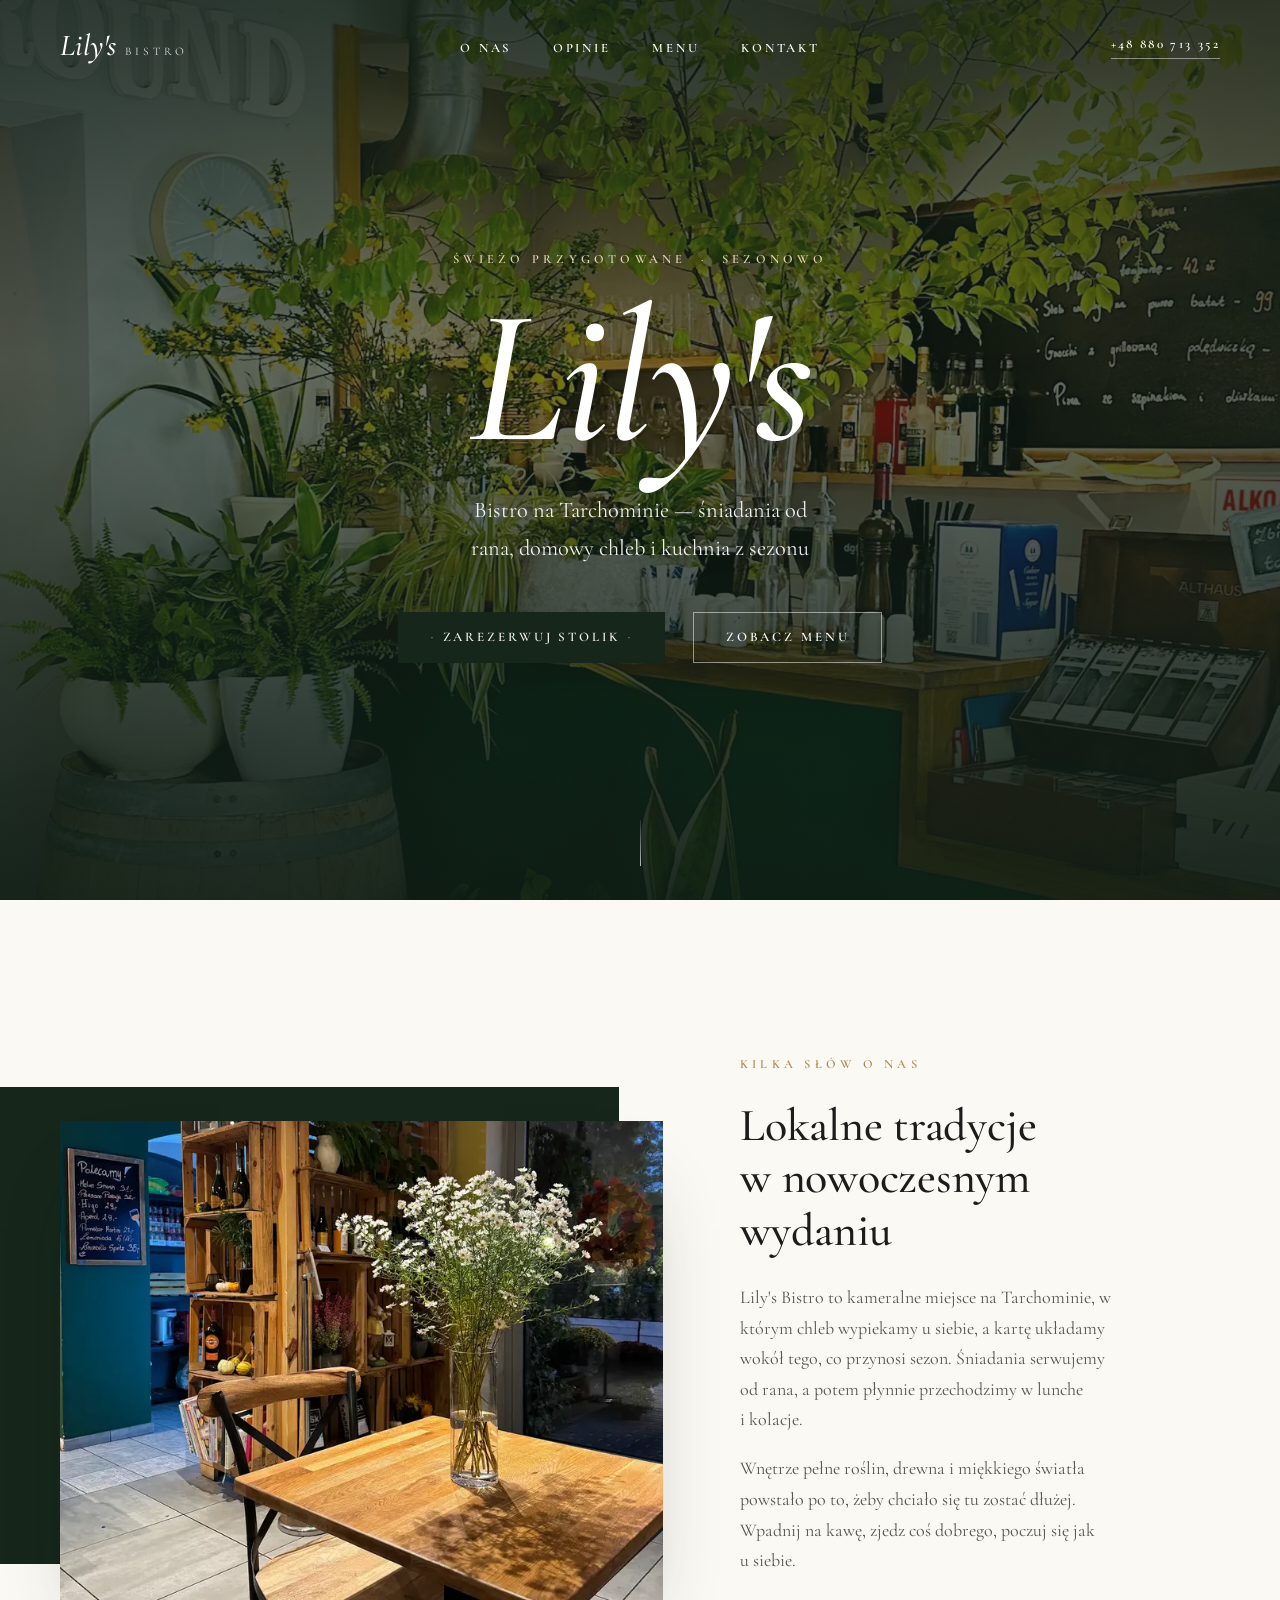
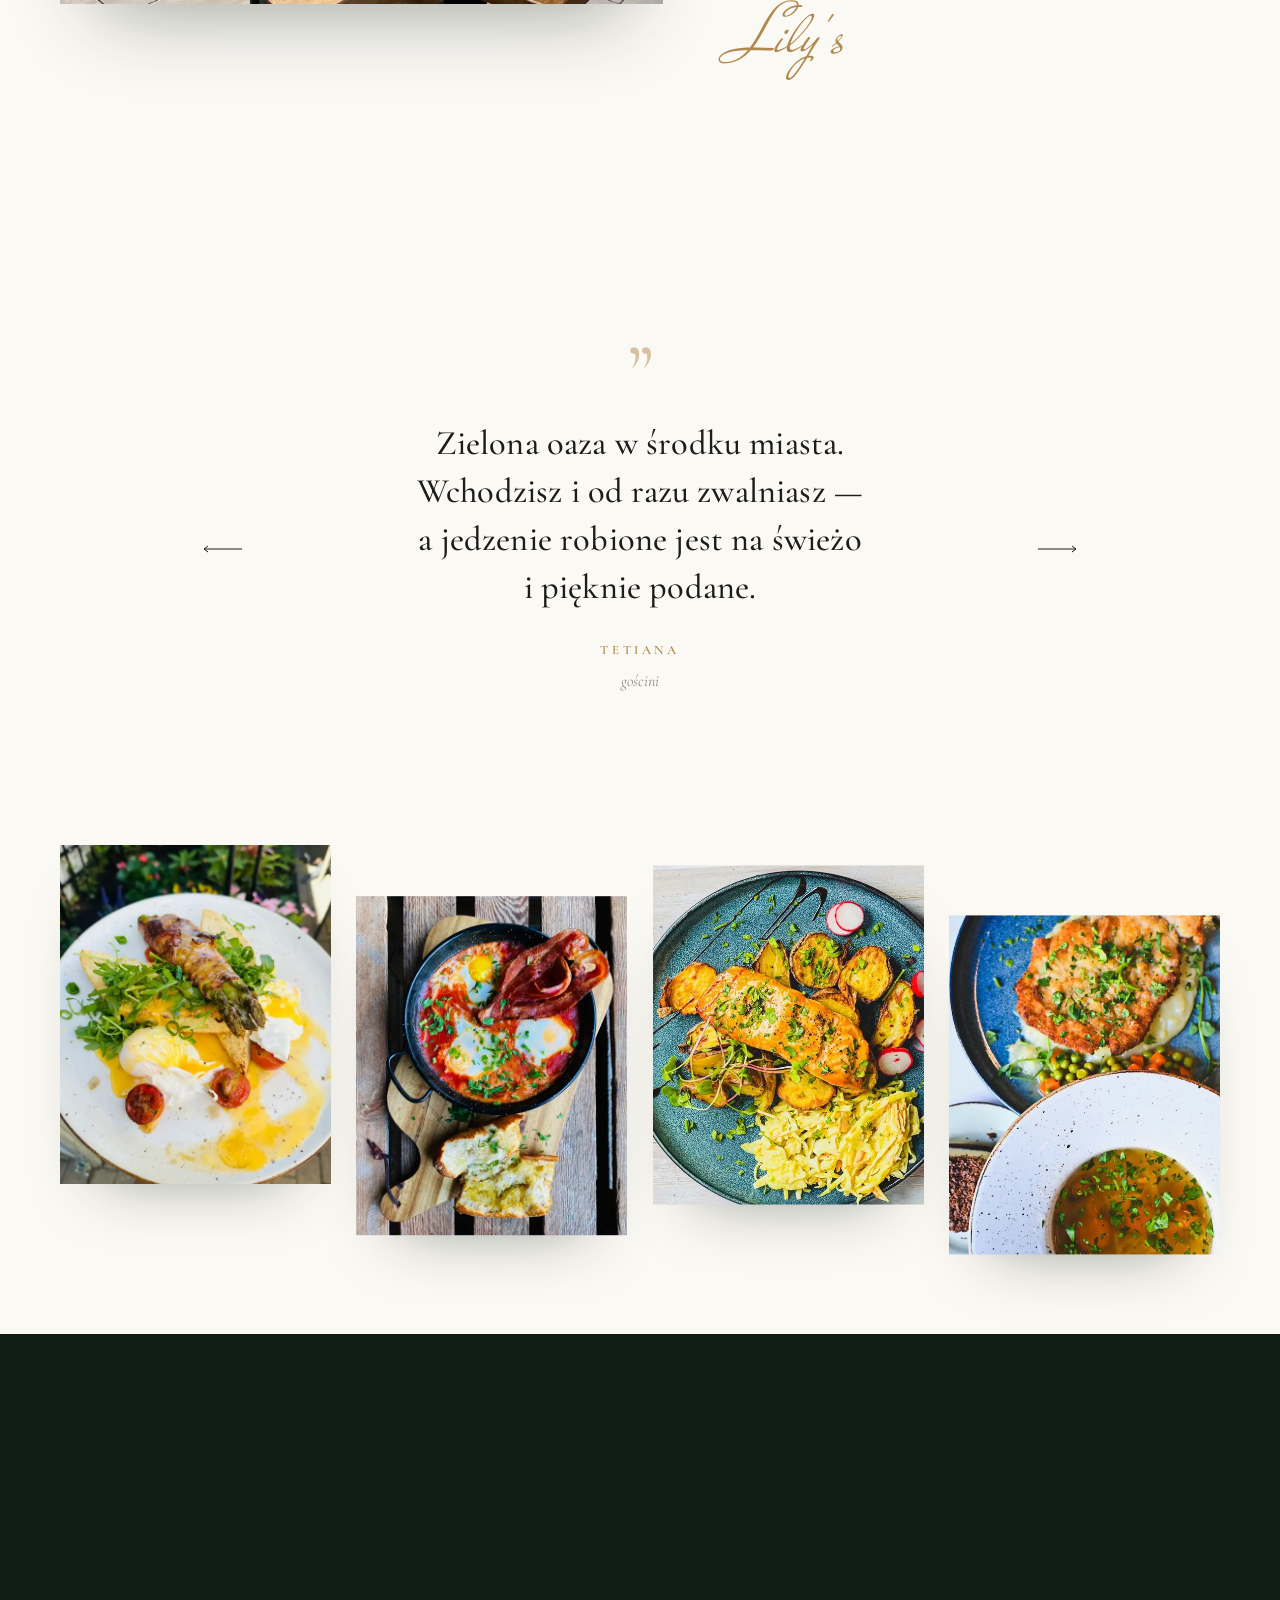
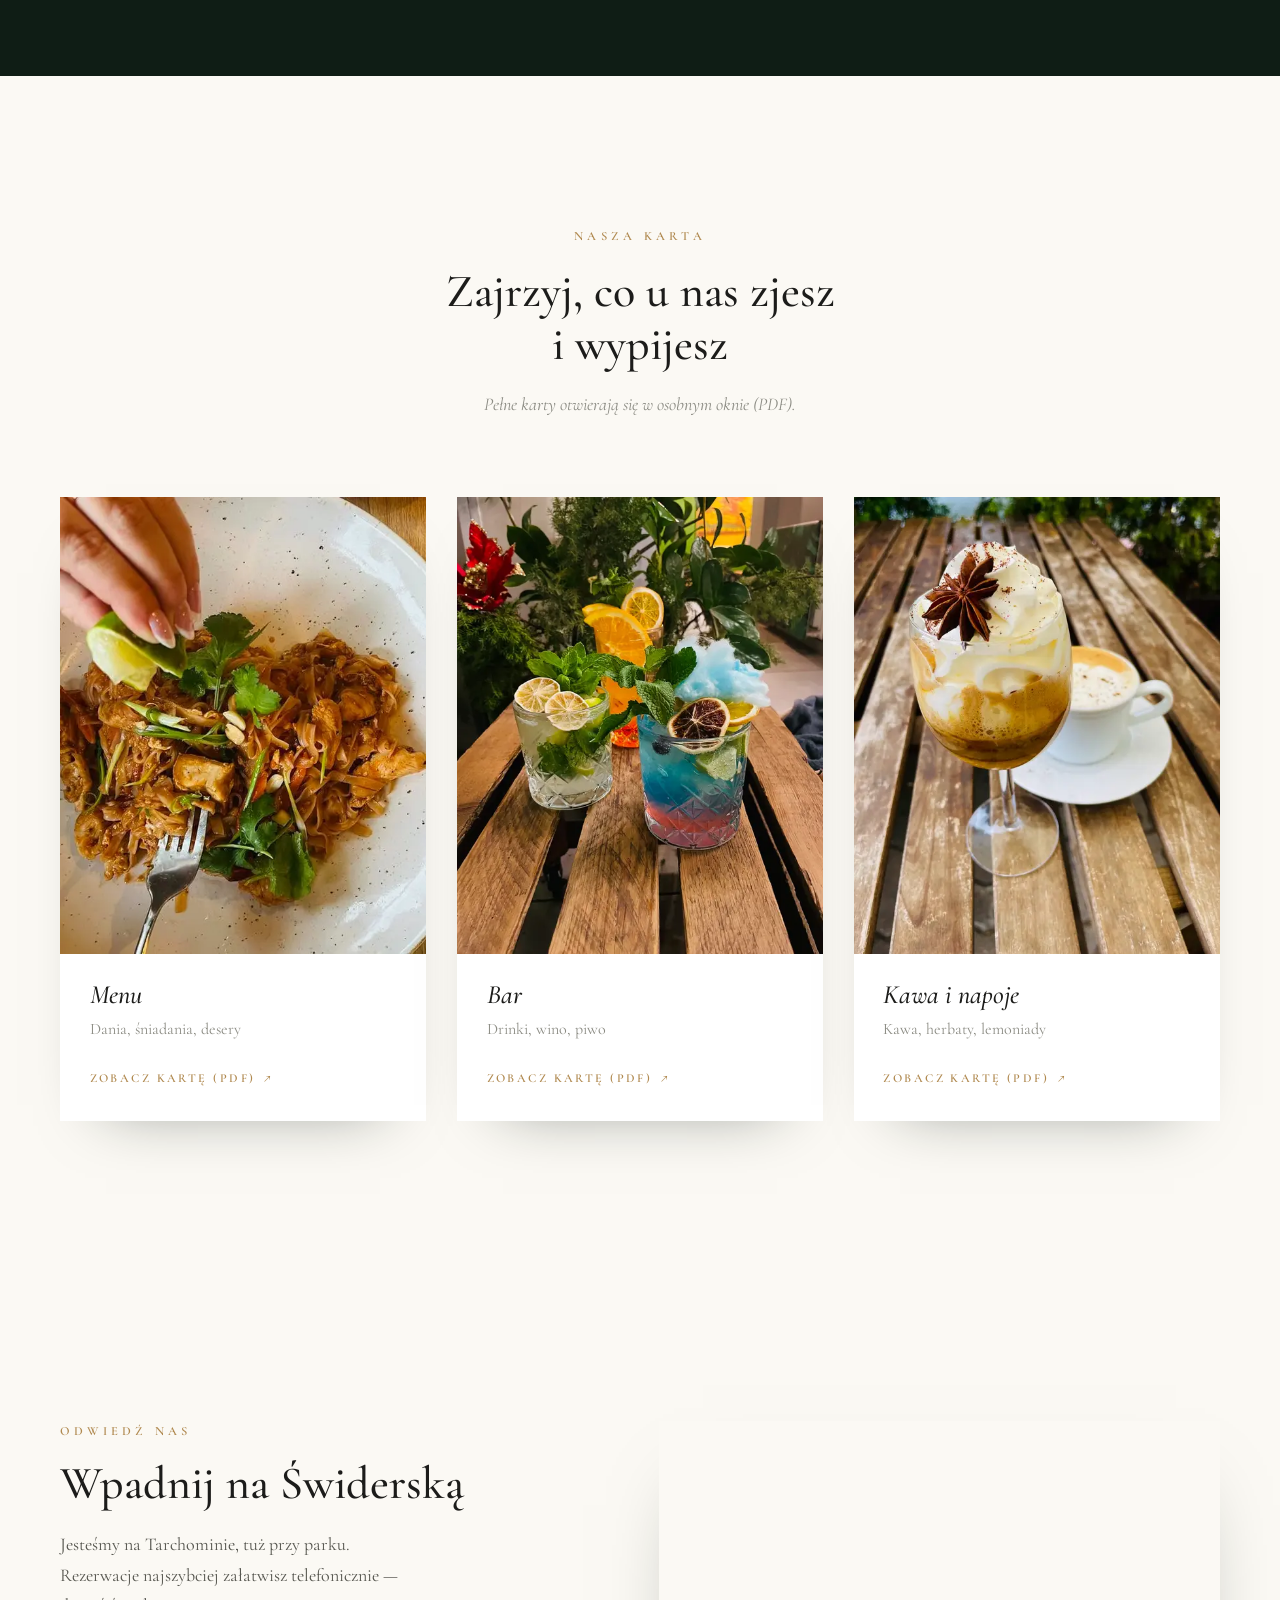
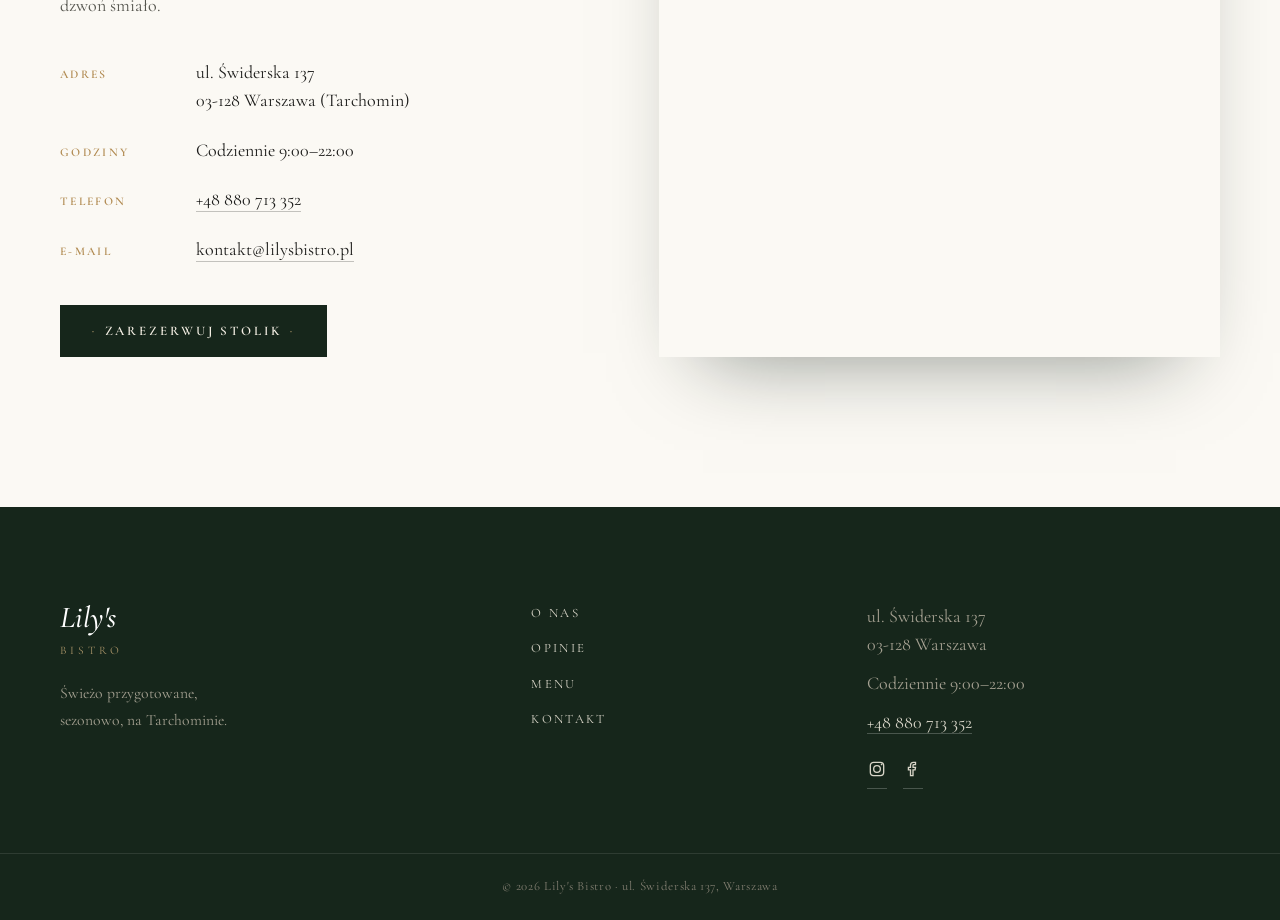
==== index.html @ 60cdb870 "Initial commit: strona Lily's Bistro (one-page) Jednostronicowa wizytówka restauracji: hero, o nas, " ====
<!DOCTYPE html>
<html lang="pl">
<head>
<meta charset="UTF-8">
<meta name="viewport" content="width=device-width, initial-scale=1">
<title>Lily's Bistro — Tarchomin, Warszawa</title>
<meta name="description" content="Lily's Bistro na Tarchominie — pierogi, śniadania i kuchnia z sezonu w przytulnym, zielonym wnętrzu. ul. Świderska 137, Warszawa. Codziennie 9:00–22:00.">

<link rel="icon" href="data:image/svg+xml,%3Csvg xmlns='http://www.w3.org/2000/svg' viewBox='0 0 32 32'%3E%3Crect width='32' height='32' fill='%2316261b'/%3E%3Cpath d='M16 6l4 10-4 10-4-10z' fill='%23b0894f'/%3E%3C/svg%3E">

<link rel="preconnect" href="https://fonts.googleapis.com">
<link rel="preconnect" href="https://fonts.gstatic.com" crossorigin>
<link rel="stylesheet" href="https://fonts.googleapis.com/css2?family=Cormorant+Garamond:ital,wght@0,300;0,400;0,500;0,600;1,400;1,500&family=Mr+De+Haviland&display=swap">

<link rel="preload" as="image" href="assets/img/hero.webp" type="image/webp" imagesrcset="assets/img/hero-760.webp 760w, assets/img/hero-1200.webp 1200w, assets/img/hero.webp 1920w" imagesizes="100vw">
<link rel="stylesheet" href="assets/css/style.css">
</head>
<body id="top">

<a class="skip-link" href="#tresc">Przejdź do treści</a>

<header class="site-header" data-header>
  <div class="site-header__bar">
    <a class="brand" href="#top">
      <span class="brand__name">Lily's</span>
      <span class="brand__sub">Bistro</span>
    </a>

    <nav class="nav" aria-label="Menu główne">
      <ul class="nav__list">
        <li><a href="#o-nas">O nas</a></li>
        <li><a href="#opinie">Opinie</a></li>
        <li><a href="#menu">Menu</a></li>
        <li><a href="#kontakt">Kontakt</a></li>
      </ul>
    </nav>

    <div class="site-header__aside">
      <a class="phone" href="tel:+48880713352">+48 880 713 352</a>
      <button class="burger" type="button" aria-label="Otwórz menu" aria-expanded="false" aria-controls="mobile-menu" data-burger>
        <span></span><span></span><span></span>
      </button>
    </div>
  </div>
</header>

<div class="mobile-menu" id="mobile-menu" data-mobile-menu hidden>
  <nav aria-label="Menu mobilne">
    <ul>
      <li><a href="#o-nas">O nas</a></li>
      <li><a href="#opinie">Opinie</a></li>
      <li><a href="#menu">Menu</a></li>
      <li><a href="#kontakt">Kontakt</a></li>
    </ul>
  </nav>
  <a class="phone phone--big" href="tel:+48880713352">+48 880 713 352</a>
</div>

<main id="tresc">

  <section class="hero" aria-label="Wprowadzenie">
    <picture class="hero__media">
      <source type="image/webp" srcset="assets/img/hero-760.webp 760w, assets/img/hero-1200.webp 1200w, assets/img/hero.webp 1920w" sizes="100vw">
      <img src="assets/img/hero.jpg" alt="Wnętrze Lily's Bistro — zielona ściana baru, drewno i mnóstwo roślin" width="1920" height="1280" fetchpriority="high" decoding="async">
    </picture>

    <div class="hero__inner">
      <p class="overline hero__overline">Świeżo przygotowane<span class="overline__tail"> &nbsp;·&nbsp; sezonowo</span></p>
      <h1 class="hero__title"><span class="hero__word">Lily's</span></h1>
      <p class="hero__sub">Bistro na Tarchominie — śniadania od rana, domowy chleb i&nbsp;kuchnia z&nbsp;sezonu</p>
      <div class="hero__cta">
        <a class="btn btn--solid" href="#kontakt"><span>Zarezerwuj stolik</span></a>
        <a class="btn btn--ghost" href="#menu">Zobacz menu</a>
      </div>
    </div>

    <a class="hero__scroll" href="#o-nas" aria-label="Przewiń niżej">
      <span class="hero__scroll-line" aria-hidden="true"></span>
    </a>
  </section>

  <section id="o-nas" class="about">
    <div class="about__inner">
      <div class="about__media" data-reveal>
        <span class="about__block" aria-hidden="true"></span>
        <picture>
          <source type="image/webp" srcset="assets/img/about-760.webp 760w, assets/img/about.webp 1200w" sizes="(max-width: 900px) 90vw, 50vw">
          <img src="assets/img/about.jpg" alt="Stolik przy oknie w Lily's Bistro — bukiet polnych kwiatów, drewniana półka z butelkami i zielona ściana" width="1200" height="960" loading="lazy" decoding="async">
        </picture>
      </div>

      <div class="about__text" data-reveal>
        <p class="overline">Kilka słów o nas</p>
        <h2 class="about__title">Lokalne tradycje w&nbsp;nowoczesnym wydaniu</h2>
        <p>
          Lily's Bistro to kameralne miejsce na Tarchominie, w którym chleb wypiekamy
          u&nbsp;siebie, a kartę układamy wokół tego, co przynosi sezon. Śniadania
          serwujemy od rana, a potem płynnie przechodzimy w lunche i&nbsp;kolacje.
        </p>
        <p>
          Wnętrze pełne roślin, drewna i miękkiego światła powstało po to, żeby chciało
          się tu zostać dłużej. Wpadnij na kawę, zjedz coś dobrego, poczuj się jak u&nbsp;siebie.
        </p>
        <p class="about__signature" aria-hidden="true">Lily's</p>
      </div>
    </div>
  </section>

  <section id="opinie" class="quotes">
    <div class="quotes__head" data-quote-slider>
      <span class="quotes__mark" aria-hidden="true">&rdquo;</span>

      <button class="quotes__arrow quotes__arrow--prev" type="button" aria-label="Poprzednia opinia" data-quote-prev>
        <svg viewBox="0 0 40 8" width="40" height="8" aria-hidden="true"><path d="M40 4H2M2 4l4-3M2 4l4 3" fill="none" stroke="currentColor" stroke-width="1"/></svg>
      </button>
      <button class="quotes__arrow quotes__arrow--next" type="button" aria-label="Następna opinia" data-quote-next>
        <svg viewBox="0 0 40 8" width="40" height="8" aria-hidden="true"><path d="M0 4h38M38 4l-4-3M38 4l-4 3" fill="none" stroke="currentColor" stroke-width="1"/></svg>
      </button>

      <div class="quotes__track">
        <!-- TODO: podmienić na prawdziwe opinie z profilu Google Lily's Bistro -->
        <blockquote class="quote is-active">
          <p class="quote__text">Zielona oaza w środku miasta. Wchodzisz i&nbsp;od&nbsp;razu zwalniasz — a&nbsp;jedzenie robione jest na świeżo i&nbsp;pięknie podane.</p>
          <footer class="quote__by"><span class="quote__name">Tetiana</span><span class="quote__role">gościni</span></footer>
        </blockquote>
        <blockquote class="quote">
          <p class="quote__text">Wpadamy na śniadanie w&nbsp;każdy weekend. Obsługa serdeczna i&nbsp;bez pośpiechu, a&nbsp;domowy chleb to osobny powód, żeby tu wracać.</p>
          <footer class="quote__by"><span class="quote__name">Anna K.</span><span class="quote__role">stała gościni</span></footer>
        </blockquote>
        <blockquote class="quote">
          <p class="quote__text">Proste rzeczy zrobione naprawdę dobrze, podane szybko, w&nbsp;klimatycznym wnętrzu. Dokładnie takie miejsce, jakiego brakowało na&nbsp;Tarchominie.</p>
          <footer class="quote__by"><span class="quote__name">Michał</span><span class="quote__role">sąsiad</span></footer>
        </blockquote>
      </div>
    </div>

    <div class="quotes__media" data-reveal>
      <figure class="quotes__photo">
        <picture>
          <source type="image/webp" srcset="assets/img/dish-brunch-560.webp 560w, assets/img/dish-brunch.webp 900w" sizes="(max-width: 560px) 45vw, (max-width: 900px) 46vw, 23vw">
          <img src="assets/img/dish-brunch.jpg" alt="Jajka po benedyktyńsku ze szparagami w boczku i rukolą" width="900" height="1125" loading="lazy" decoding="async">
        </picture>
      </figure>
      <figure class="quotes__photo">
        <picture>
          <source type="image/webp" srcset="assets/img/quote-a-560.webp 560w, assets/img/quote-a.webp 900w" sizes="(max-width: 560px) 45vw, (max-width: 900px) 46vw, 23vw">
          <img src="assets/img/quote-a.jpg" alt="Shakshuka z boczkiem i pieczywem na drewnianej desce" width="900" height="1125" loading="lazy" decoding="async">
        </picture>
      </figure>
      <figure class="quotes__photo">
        <picture>
          <source type="image/webp" srcset="assets/img/dish-dinner-540.webp 540w, assets/img/dish-dinner.webp 860w" sizes="(max-width: 560px) 45vw, (max-width: 900px) 46vw, 23vw">
          <img src="assets/img/dish-dinner.jpg" alt="Pieczony łosoś z ziemniakami i surówką z kapusty" width="860" height="1070" loading="lazy" decoding="async">
        </picture>
      </figure>
      <figure class="quotes__photo">
        <picture>
          <source type="image/webp" srcset="assets/img/dish-lunch-540.webp 540w, assets/img/dish-lunch.webp 860w" sizes="(max-width: 560px) 45vw, (max-width: 900px) 46vw, 23vw">
          <img src="assets/img/dish-lunch.jpg" alt="Kotlet w panierce z ziemniakami purée oraz rosół z natką" width="860" height="1048" loading="lazy" decoding="async">
        </picture>
      </figure>
    </div>
  </section>

  <div class="band" role="presentation"></div>

  <section id="menu" class="menu">
    <div class="menu__head" data-reveal>
      <p class="overline">Nasza karta</p>
      <h2 class="menu__title">Zajrzyj, co u&nbsp;nas zjesz i&nbsp;wypijesz</h2>
      <p class="menu__lead">Pełne karty otwierają się w&nbsp;osobnym oknie (PDF).</p>
    </div>

    <div class="menu__grid" data-reveal>
      <a class="menu-card" href="assets/menu/karta-dan.pdf" target="_blank" rel="noopener">
        <span class="menu-card__media">
          <picture>
            <source type="image/webp" srcset="assets/img/menu/dania-520.webp 520w, assets/img/menu/dania.webp 820w" sizes="(max-width: 820px) 42vw, 30vw">
            <img src="assets/img/menu/dania.jpg" alt="Makaron z kurczakiem i limonką — danie z karty Lily's Bistro" width="820" height="1025" loading="lazy" decoding="async">
          </picture>
        </span>
        <span class="menu-card__body">
          <span class="menu-card__label">Menu</span>
          <span class="menu-card__sub">Dania, śniadania, desery</span>
          <span class="menu-card__cta"><span>Zobacz kartę (PDF)</span></span>
        </span>
      </a>

      <a class="menu-card" href="assets/menu/karta-baru.pdf" target="_blank" rel="noopener">
        <span class="menu-card__media">
          <picture>
            <source type="image/webp" srcset="assets/img/menu/drinki-560.webp 560w, assets/img/menu/drinki.webp 900w" sizes="(max-width: 820px) 42vw, 30vw">
            <img src="assets/img/menu/drinki.jpg" alt="Kolorowe koktajle na drewnianej skrzynce" width="900" height="1125" loading="lazy" decoding="async">
          </picture>
        </span>
        <span class="menu-card__body">
          <span class="menu-card__label">Bar</span>
          <span class="menu-card__sub">Drinki, wino, piwo</span>
          <span class="menu-card__cta"><span>Zobacz kartę (PDF)</span></span>
        </span>
      </a>

      <a class="menu-card" href="assets/menu/karta-napojow.pdf" target="_blank" rel="noopener">
        <span class="menu-card__media">
          <picture>
            <source type="image/webp" srcset="assets/img/menu/napoje-560.webp 560w, assets/img/menu/napoje.webp 900w" sizes="(max-width: 820px) 42vw, 30vw">
            <img src="assets/img/menu/napoje.jpg" alt="Kawa z bitą śmietaną i anyżem oraz cappuccino" width="900" height="1125" loading="lazy" decoding="async">
          </picture>
        </span>
        <span class="menu-card__body">
          <span class="menu-card__label">Kawa i&nbsp;napoje</span>
          <span class="menu-card__sub">Kawa, herbaty, lemoniady</span>
          <span class="menu-card__cta"><span>Zobacz kartę (PDF)</span></span>
        </span>
      </a>
    </div>
  </section>

  <section id="kontakt" class="contact">
    <div class="contact__inner">
      <div class="contact__info" data-reveal>
        <p class="overline">Odwiedź nas</p>
        <h2 class="contact__title">Wpadnij na Świderską</h2>
        <p class="contact__lead">
          Jesteśmy na Tarchominie, tuż przy parku. Rezerwacje najszybciej
          załatwisz telefonicznie — dzwoń śmiało.
        </p>

        <dl class="contact__list">
          <div>
            <dt>Adres</dt>
            <dd>ul. Świderska 137<br>03-128 Warszawa (Tarchomin)</dd>
          </div>
          <div>
            <dt>Godziny</dt>
            <dd>Codziennie 9:00&ndash;22:00</dd>
          </div>
          <div>
            <dt>Telefon</dt>
            <dd><a href="tel:+48880713352">+48 880 713 352</a></dd>
          </div>
          <div>
            <dt>E-mail</dt>
            <dd><a href="mailto:kontakt@lilysbistro.pl">kontakt@lilysbistro.pl</a></dd>
          </div>
        </dl>

        <a class="btn btn--solid" href="tel:+48880713352"><span>Zarezerwuj stolik</span></a>
      </div>

      <div class="contact__map" data-reveal>
        <iframe
          title="Mapa — Lily's Bistro, ul. Świderska 137, Warszawa"
          src="https://maps.google.com/maps?q=Lily%27s%20Bistro%2C%20%C5%9Awiderska%20137%2C%20Warszawa&t=&z=16&ie=UTF8&iwloc=&output=embed"
          loading="lazy" referrerpolicy="no-referrer-when-downgrade"></iframe>
      </div>
    </div>
  </section>

</main>

<footer class="site-footer">
  <div class="site-footer__inner">
    <div class="site-footer__brand">
      <span class="brand__name">Lily's</span>
      <span class="brand__sub">Bistro</span>
      <p>Świeżo przygotowane, sezonowo, na Tarchominie.</p>
    </div>

    <nav class="site-footer__nav" aria-label="Stopka">
      <a href="#o-nas">O nas</a>
      <a href="#opinie">Opinie</a>
      <a href="#menu">Menu</a>
      <a href="#kontakt">Kontakt</a>
    </nav>

    <div class="site-footer__meta">
      <p>ul. Świderska 137<br>03-128 Warszawa</p>
      <p>Codziennie 9:00&ndash;22:00</p>
      <p><a href="tel:+48880713352">+48 880 713 352</a></p>
      <div class="site-footer__social">
        <a href="https://www.instagram.com/lilysbistrowarszawa/" target="_blank" rel="noopener" aria-label="Instagram">
          <svg viewBox="0 0 24 24" width="20" height="20" aria-hidden="true"><path fill="none" stroke="currentColor" stroke-width="1.6" d="M4 8a4 4 0 0 1 4-4h8a4 4 0 0 1 4 4v8a4 4 0 0 1-4 4H8a4 4 0 0 1-4-4z"/><circle cx="12" cy="12" r="4" fill="none" stroke="currentColor" stroke-width="1.6"/><circle cx="17.5" cy="6.5" r="1" fill="currentColor"/></svg>
        </a>
        <a href="https://www.facebook.com/lilysbistrowarszawa/" target="_blank" rel="noopener" aria-label="Facebook">
          <svg viewBox="0 0 24 24" width="20" height="20" aria-hidden="true"><path fill="none" stroke="currentColor" stroke-width="1.6" d="M15 4h-2.5A3.5 3.5 0 0 0 9 7.5V10H6.5v3H9v7h3v-7h2.5l.5-3H12V7.7c0-.6.4-.9 1-.9h2z"/></svg>
        </a>
      </div>
    </div>
  </div>
  <div class="site-footer__bottom">
    <p>&copy; <span data-year>2026</span> Lily's Bistro · ul. Świderska 137, Warszawa</p>
  </div>
</footer>

<script src="assets/js/main.js" defer></script>
</body>
</html>
---- assets/css/style.css ----
/* =========================================================
   Lily's Bistro — style
   Sekcja 1: header + hero
   ========================================================= */

:root {
  --cream:      #f7f4ec;
  --cream-soft: #fbf9f4;
  --ink:        #1c1c1a;
  --green:      #16261b;
  --green-deep: #0f1d15;
  --gold:       #b0894f;
  --gold-soft:  #c4a877;
  --muted:      #8c8c84;

  --header-h: 92px;
  --wrap: 1240px;

  --serif: "Cormorant Garamond", "Georgia", "Times New Roman", serif;
  --ease: cubic-bezier(.22, .61, .36, 1);
}

* { box-sizing: border-box; }

html { scroll-behavior: smooth; }

body {
  margin: 0;
  background: var(--cream-soft);
  color: var(--ink);
  font-family: var(--serif);
  font-size: 18px;
  line-height: 1.7;
  font-weight: 400;
  -webkit-font-smoothing: antialiased;
  text-rendering: optimizeLegibility;
}

img, picture { display: block; max-width: 100%; }

a { color: inherit; text-decoration: none; }

.skip-link {
  position: fixed;
  top: -100px;
  left: 16px;
  z-index: 200;
  background: var(--green);
  color: #fff;
  padding: 10px 18px;
  border-radius: 2px;
  transition: top .2s var(--ease);
}
.skip-link:focus { top: 12px; }

/* ---------- Wspólne elementy ---------- */

.overline {
  margin: 0;
  font-size: .78rem;
  font-weight: 600;
  letter-spacing: .34em;
  text-transform: uppercase;
  color: var(--gold);
}

.btn {
  --pad-y: 1.05em;
  --pad-x: 2.4em;
  display: inline-flex;
  align-items: center;
  justify-content: center;
  padding: var(--pad-y) var(--pad-x);
  font-family: var(--serif);
  font-size: .82rem;
  font-weight: 600;
  letter-spacing: .22em;
  text-transform: uppercase;
  cursor: pointer;
  transition: background-color .35s var(--ease), color .35s var(--ease),
              border-color .35s var(--ease), transform .35s var(--ease);
}
.btn:active { transform: translateY(1px); }

.btn--solid {
  background: var(--green);
  color: #f4efe4;
  border: 1px solid var(--green);
}
.btn--solid span { position: relative; }
.btn--solid span::before,
.btn--solid span::after {
  content: "\25C6";
  font-size: .5em;
  color: var(--gold-soft);
  vertical-align: middle;
  position: relative;
  top: -0.15em;
}
.btn--solid span::before { margin-right: 1.1em; }
.btn--solid span::after  { margin-left: 1.1em; }
.btn--solid:hover { background: #1f3526; color: #fff; }

.btn--ghost {
  background: transparent;
  color: #fff;
  border: 1px solid rgba(255, 255, 255, .5);
}
.btn--ghost:hover { border-color: #fff; background: rgba(255, 255, 255, .08); }

/* =========================================================
   HEADER
   ========================================================= */

.site-header {
  position: fixed;
  inset: 0 0 auto 0;
  z-index: 100;
  transition: background-color .4s var(--ease), box-shadow .4s var(--ease);
}

.site-header__bar {
  max-width: var(--wrap);
  margin: 0 auto;
  min-height: var(--header-h);
  padding: 0 40px;
  display: grid;
  grid-template-columns: 1fr auto 1fr;
  align-items: center;
  gap: 24px;
}

.brand {
  display: flex;
  align-items: baseline;
  gap: .5em;
  color: #fff;
  transition: color .4s var(--ease);
}
.brand__name {
  font-size: 1.9rem;
  font-style: italic;
  font-weight: 500;
  line-height: 1;
}
.brand__sub {
  font-size: .72rem;
  letter-spacing: .34em;
  text-transform: uppercase;
  opacity: .85;
}

.nav__list {
  display: flex;
  gap: 2.6rem;
  margin: 0;
  padding: 0;
  list-style: none;
}
.nav__list a {
  position: relative;
  color: #fff;
  font-size: .8rem;
  font-weight: 600;
  letter-spacing: .22em;
  text-transform: uppercase;
  padding: 6px 0;
  transition: color .3s var(--ease);
}
.nav__list a::after {
  content: "";
  position: absolute;
  left: 50%;
  bottom: 0;
  width: 5px;
  height: 5px;
  transform: translate(-50%, 6px) rotate(45deg) scale(0);
  background: var(--gold);
  transition: transform .3s var(--ease);
}
.nav__list a:hover::after { transform: translate(-50%, 6px) rotate(45deg) scale(1); }

.site-header__aside {
  display: flex;
  align-items: center;
  justify-content: flex-end;
  gap: 26px;
}
.phone {
  color: #fff;
  font-size: .82rem;
  font-weight: 600;
  letter-spacing: .18em;
  border-bottom: 1px solid rgba(255, 255, 255, .45);
  padding-bottom: 3px;
  transition: color .3s var(--ease), border-color .3s var(--ease);
}
.phone:hover { border-color: var(--gold); color: var(--gold-soft); }

/* stan po przewinięciu */
.site-header.is-scrolled {
  background: var(--cream-soft);
  box-shadow: 0 1px 0 rgba(28, 28, 26, .09), 0 14px 34px -24px rgba(28, 28, 26, .35);
}
.site-header.is-scrolled .brand,
.site-header.is-scrolled .nav__list a,
.site-header.is-scrolled .phone { color: var(--ink); }
.site-header.is-scrolled .phone { border-color: rgba(28, 28, 26, .28); }
.site-header.is-scrolled .phone:hover { color: var(--gold); border-color: var(--gold); }
.site-header.is-scrolled .burger span { background: var(--ink); }

/* hamburger */
.burger {
  display: none;
  width: 34px;
  height: 22px;
  padding: 0;
  border: 0;
  background: none;
  position: relative;
}
.burger span {
  position: absolute;
  left: 0;
  width: 100%;
  height: 1.5px;
  background: #fff;
  transition: transform .35s var(--ease), opacity .25s var(--ease), background-color .4s var(--ease);
}
.burger span:nth-child(1) { top: 2px; }
.burger span:nth-child(2) { top: 50%; transform: translateY(-50%); }
.burger span:nth-child(3) { bottom: 2px; }
body.menu-open .burger span:nth-child(1) { top: 50%; transform: translateY(-50%) rotate(45deg); }
body.menu-open .burger span:nth-child(2) { opacity: 0; }
body.menu-open .burger span:nth-child(3) { bottom: auto; top: 50%; transform: translateY(-50%) rotate(-45deg); }
body.menu-open .burger span { background: var(--ink); }
body.menu-open .brand { color: var(--ink); }

/* ---------- menu mobilne ---------- */
.mobile-menu {
  position: fixed;
  inset: 0;
  z-index: 90;
  background: var(--cream);
  display: flex;
  flex-direction: column;
  align-items: center;
  justify-content: center;
  gap: 30px;
  padding: var(--header-h) 24px 40px;
  overflow-y: auto;
  opacity: 0;
  pointer-events: none;
  transition: opacity .4s var(--ease);
}
.mobile-menu[hidden] { display: flex; }         /* pozwól na animację */
body.menu-open .mobile-menu { opacity: 1; pointer-events: auto; }
.mobile-menu ul { list-style: none; margin: 0; padding: 0; text-align: center; }
.mobile-menu li { margin: 8px 0; }
.mobile-menu li a {
  font-size: 1.85rem;
  font-style: italic;
  color: var(--ink);
}
.mobile-menu li a:hover { color: var(--gold); }
.phone--big {
  color: var(--ink);
  font-style: normal;
  font-size: 1rem;
  letter-spacing: .22em;
  border-color: rgba(28, 28, 26, .3);
}

/* =========================================================
   HERO
   ========================================================= */

.hero {
  position: relative;
  min-height: 100svh;
  display: flex;
  flex-direction: column;
  align-items: center;
  justify-content: center;
  text-align: center;
  padding: calc(var(--header-h) + 40px) 24px 120px;
  overflow: hidden;
  color: #fff;
}

.hero__media { position: absolute; inset: 0; z-index: -2; }
.hero__media img { width: 100%; height: 100%; object-fit: cover; object-position: 50% 60%; }

.hero::after {
  content: "";
  position: absolute;
  inset: 0;
  z-index: -1;
  background:
    radial-gradient(120% 80% at 50% 45%, rgba(15, 29, 21, .28) 0%, rgba(15, 29, 21, .62) 62%, rgba(15, 29, 21, .82) 100%),
    linear-gradient(180deg, rgba(15, 29, 21, .62) 0%, rgba(15, 29, 21, .34) 40%, rgba(15, 29, 21, .82) 100%);
}

.hero__inner { max-width: 900px; }

.hero__overline {
  margin-bottom: 1.4rem;
  color: #e7d6b5;
  text-shadow: 0 2px 18px rgba(0, 0, 0, .5);
}

.hero__title { margin: 0; line-height: .9; }
.hero__word {
  display: block;
  font-style: italic;
  font-weight: 500;
  font-size: clamp(4.5rem, 15vw, 12.5rem);
  letter-spacing: -0.01em;
  text-shadow: 0 18px 60px rgba(0, 0, 0, .35);
}

.hero__sub {
  margin: 1.6rem auto 0;
  max-width: 34ch;
  font-size: clamp(1.05rem, 2.4vw, 1.4rem);
  font-weight: 400;
  color: rgba(255, 255, 255, .92);
  text-shadow: 0 2px 20px rgba(0, 0, 0, .45);
}

.hero__cta {
  margin-top: 2.8rem;
  display: flex;
  gap: 20px 28px;
  flex-wrap: wrap;
  justify-content: center;
  align-items: center;
}

.hero__scroll {
  position: absolute;
  left: 50%;
  bottom: 34px;
  transform: translateX(-50%);
}
.hero__scroll-line {
  display: block;
  width: 1px;
  height: 46px;
  background: linear-gradient(rgba(255, 255, 255, .1), rgba(255, 255, 255, .7));
}

.section-placeholder { min-height: 4px; }

/* kotwice nawigacji nie chowają się pod sticky headerem */
main section[id] { scroll-margin-top: calc(var(--header-h) + 18px); }

/* =========================================================
   SEKCJA: O NAS
   ========================================================= */

.about {
  position: relative;
  background: var(--cream-soft);
  padding: clamp(80px, 12vw, 160px) 0;
  overflow: hidden;
}

.about__inner {
  max-width: var(--wrap);
  margin: 0 auto;
  padding: 0 40px;
  display: grid;
  grid-template-columns: minmax(0, 52%) 1fr;
  align-items: center;
  gap: clamp(44px, 6vw, 104px);
}

/* --- obraz + zielony blok --- */
.about__media {
  position: relative;
  isolation: isolate;
}
.about__media picture,
.about__media img {
  position: relative;
  z-index: 1;
  display: block;
  width: 100%;
}
.about__media img {
  height: auto;
  aspect-ratio: 5 / 4;
  object-fit: cover;
  box-shadow: 0 40px 80px -40px rgba(15, 29, 21, .45);
}
.about__block {
  position: absolute;
  z-index: 0;
  top: -34px;
  right: 44px;
  bottom: 40px;
  left: -100vw;                 /* wychodzi poza lewą krawędź ekranu */
  background: var(--green);
}

/* --- kolumna tekstu --- */
.about__text { max-width: 42ch; }
.about__text .overline { margin-bottom: 1.5rem; }

.about__title {
  margin: 0 0 1.6rem;
  font-weight: 500;
  font-size: clamp(2rem, 3.6vw, 3.25rem);
  line-height: 1.14;
  letter-spacing: -0.005em;
}

.about__text p:not(.overline):not(.about__signature) {
  margin: 0 0 1.15rem;
  color: #55554e;
}

.about__signature {
  margin: 1.6rem 0 0;
  font-family: "Mr De Haviland", "Cormorant Garamond", cursive;
  font-size: clamp(3rem, 6vw, 4.4rem);
  line-height: 1;
  color: var(--gold);
}

/* --- reveal --- */
[data-reveal] {
  opacity: 0;
  transform: translateY(34px);
  transition: opacity .9s var(--ease), transform .9s var(--ease);
}
[data-reveal].is-visible {
  opacity: 1;
  transform: none;
}
.about__text[data-reveal] { transition-delay: .12s; }

@media (max-width: 900px) {
  .about__inner {
    grid-template-columns: 1fr;
    gap: 40px;
    max-width: 520px;
  }
  .about__media { order: -1; }
  .about__block { left: -40px; right: 32px; top: -24px; bottom: 28px; }
  .about__text { max-width: none; }
}

@media (prefers-reduced-motion: reduce) {
  [data-reveal] { opacity: 1; transform: none; transition: none; }
}

/* =========================================================
   SEKCJA: OPINIE
   ========================================================= */

.quotes {
  background: var(--cream-soft);
  padding: clamp(72px, 10vw, 132px) 0 clamp(80px, 12vw, 150px);
}

.quotes__head {
  position: relative;
  max-width: 880px;
  margin: 0 auto;
  padding: 0 72px;
  text-align: center;
}

.quotes__mark {
  display: block;
  font-size: 5rem;
  line-height: .5;
  color: var(--gold);
  opacity: .5;
  margin-bottom: 1.6rem;
  font-family: var(--serif);
}

.quotes__track {
  display: grid;
}
.quote {
  grid-area: 1 / 1;
  margin: 0;
  opacity: 0;
  visibility: hidden;
  transform: translateY(12px);
  transition: opacity .5s var(--ease), transform .5s var(--ease), visibility .5s;
}
.quote.is-active {
  opacity: 1;
  visibility: visible;
  transform: none;
}

.quote__text {
  margin: 0 auto;
  max-width: 30ch;
  font-size: clamp(1.4rem, 2.9vw, 2.15rem);
  line-height: 1.4;
  font-weight: 500;
  letter-spacing: .005em;
}

.quote__by {
  margin-top: 1.8rem;
  display: flex;
  flex-direction: column;
  gap: .35rem;
}
.quote__name {
  font-size: .8rem;
  font-weight: 600;
  letter-spacing: .28em;
  text-transform: uppercase;
  color: var(--gold);
}
.quote__role {
  font-size: 1rem;
  font-style: italic;
  color: var(--muted);
}

.quotes__arrow {
  position: absolute;
  top: 50%;
  transform: translateY(-50%);
  width: 44px;
  height: 20px;
  padding: 0;
  border: 0;
  background: none;
  color: var(--ink);
  cursor: pointer;
  transition: color .3s var(--ease), transform .3s var(--ease);
}
.quotes__arrow:hover { color: var(--gold); }
.quotes__arrow--prev { left: 0; }
.quotes__arrow--next { right: 0; }
.quotes__arrow--prev:hover { transform: translateY(-50%) translateX(-4px); }
.quotes__arrow--next:hover { transform: translateY(-50%) translateX(4px); }

/* --- pasek zdjęć z potraw --- */
.quotes__media {
  max-width: var(--wrap);
  margin: clamp(56px, 8vw, 108px) auto 0;
  padding: 0 40px;
  display: grid;
  grid-template-columns: repeat(4, 1fr);
  gap: clamp(16px, 2vw, 28px);
  align-items: start;
}
.quotes__photo { margin: 0; }
.quotes__photo img {
  display: block;
  width: 100%;
  height: auto;
  aspect-ratio: 4 / 5;
  object-fit: cover;
  box-shadow: 0 34px 66px -44px rgba(15, 29, 21, .5);
}
/* delikatne przesunięcie w pionie — rytm jak w kolażu */
.quotes__photo:nth-child(2) { transform: translateY(clamp(20px, 4vw, 52px)); }
.quotes__photo:nth-child(3) { transform: translateY(clamp(8px, 1.6vw, 22px)); }
.quotes__photo:nth-child(4) { transform: translateY(clamp(28px, 5.5vw, 72px)); }

@media (max-width: 900px) {
  .quotes__head { padding: 0 44px; }
  .quotes__arrow { width: 34px; }
  .quotes__media {
    grid-template-columns: 1fr 1fr;
    max-width: 560px;
    gap: 18px clamp(16px, 4vw, 26px);
  }
  .quotes__photo:nth-child(2) { transform: translateY(34px); }
  .quotes__photo:nth-child(3) { transform: none; }
  .quotes__photo:nth-child(4) { transform: translateY(34px); }
}

@media (max-width: 420px) {
  .quotes__media { gap: 12px; }
}

/* =========================================================
   PASEK MIĘDZY SEKCJAMI (zdjęcie + zielony blur)
   ========================================================= */

.band {
  position: relative;
  min-height: clamp(260px, 38vh, 440px);
  display: flex;
  align-items: center;
  justify-content: center;
  background-color: var(--green-deep);
  background-position: center 42%;
  background-size: cover;
  background-repeat: no-repeat;
  background-image:
    linear-gradient(rgba(20, 48, 31, .58), rgba(12, 29, 19, .72)),
    url("../img/band.jpg");
  background-image:
    linear-gradient(rgba(20, 48, 31, .58), rgba(12, 29, 19, .72)),
    image-set(url("../img/band.webp") type("image/webp"), url("../img/band.jpg") type("image/jpeg"));
}
@media (min-width: 900px) {
  .band { background-attachment: fixed; }
}

/* =========================================================
   SEKCJA: MENU (karty PDF)
   ========================================================= */

.menu {
  background: var(--cream-soft);
  padding: clamp(80px, 12vw, 150px) 0;
}

.menu__head {
  max-width: 620px;
  margin: 0 auto;
  padding: 0 40px;
  text-align: center;
}
.menu__head .overline { margin-bottom: 1.1rem; }
.menu__title {
  margin: 0;
  font-weight: 500;
  font-size: clamp(2rem, 3.6vw, 3.1rem);
  line-height: 1.16;
}
.menu__lead {
  margin: 1.1rem 0 0;
  color: var(--muted);
  font-style: italic;
}

.menu__grid {
  max-width: var(--wrap);
  margin: clamp(44px, 6vw, 84px) auto 0;
  padding: 0 40px;
  display: grid;
  grid-template-columns: repeat(3, 1fr);
  gap: clamp(20px, 2.4vw, 36px);
}

.menu-card {
  display: flex;
  flex-direction: column;
  background: #fff;
  color: var(--ink);
  text-decoration: none;
  box-shadow: 0 30px 60px -46px rgba(15, 29, 21, .5);
  transition: transform .4s var(--ease), box-shadow .4s var(--ease);
}
.menu-card:hover {
  transform: translateY(-6px);
  box-shadow: 0 46px 84px -44px rgba(15, 29, 21, .55);
}
.menu-card:focus-visible {
  outline: 2px solid var(--gold);
  outline-offset: 3px;
}

.menu-card__media {
  position: relative;
  overflow: hidden;
  aspect-ratio: 4 / 5;
  background: var(--green);
}
.menu-card__media img {
  width: 100%;
  height: 100%;
  object-fit: cover;
  transition: transform .6s var(--ease);
}
.menu-card:hover .menu-card__media img { transform: scale(1.05); }
.menu-card__media::after {
  content: "";
  position: absolute;
  inset: 0;
  background: linear-gradient(180deg, transparent 45%, rgba(15, 29, 21, .5));
  opacity: 0;
  transition: opacity .4s var(--ease);
}
.menu-card:hover .menu-card__media::after { opacity: 1; }

.menu-card__soon {
  position: absolute;
  inset: 0;
  display: flex;
  align-items: center;
  justify-content: center;
  color: var(--gold-soft);
  font-style: italic;
  font-size: 1.05rem;
  letter-spacing: .08em;
}

.menu-card__body {
  padding: 1.7rem 1.85rem 2rem;
  display: flex;
  flex-direction: column;
  gap: .35rem;
}
.menu-card__label {
  font-size: 1.65rem;
  font-style: italic;
  font-weight: 500;
  line-height: 1.1;
}
.menu-card__sub {
  color: var(--muted);
  font-size: 1rem;
}
.menu-card__cta {
  margin-top: 1.1rem;
  display: inline-flex;
  align-items: center;
  gap: .7em;
  font-size: .76rem;
  font-weight: 600;
  letter-spacing: .2em;
  text-transform: uppercase;
  color: var(--gold);
}
.menu-card__cta::after {
  content: "\2197";
  font-size: 1.1em;
  transition: transform .3s var(--ease);
}
.menu-card:hover .menu-card__cta::after { transform: translate(3px, -3px); }

@media (max-width: 820px) {
  .menu__grid {
    grid-template-columns: 1fr;
    max-width: 440px;
  }
  .menu-card { flex-direction: row; }
  .menu-card__media { flex: 0 0 42%; aspect-ratio: 1 / 1; }
  .menu-card__body { justify-content: center; }
}
@media (max-width: 460px) {
  .menu-card { flex-direction: column; }
  .menu-card__media { flex: none; width: 100%; aspect-ratio: 4 / 5; }
}

/* =========================================================
   SEKCJA: KONTAKT
   ========================================================= */

.contact {
  background: var(--cream-soft);
  padding: clamp(80px, 12vw, 150px) 0;
}
.contact__inner {
  max-width: var(--wrap);
  margin: 0 auto;
  padding: 0 40px;
  display: grid;
  grid-template-columns: minmax(0, 45%) 1fr;
  gap: clamp(40px, 6vw, 96px);
  align-items: stretch;
}
.contact__title {
  margin: .9rem 0 0;
  font-weight: 500;
  font-size: clamp(2rem, 3.6vw, 3.1rem);
  line-height: 1.15;
}
.contact__lead {
  margin: 1.2rem 0 0;
  max-width: 40ch;
  color: #55554e;
}
.contact__list {
  margin: 2.4rem 0 0;
  display: grid;
  gap: 1.35rem;
}
.contact__list > div {
  display: grid;
  grid-template-columns: 7.5rem 1fr;
  gap: 1rem;
  align-items: baseline;
}
.contact__list dt {
  font-size: .74rem;
  font-weight: 600;
  letter-spacing: .2em;
  text-transform: uppercase;
  color: var(--gold);
}
.contact__list dd {
  margin: 0;
  line-height: 1.55;
}
.contact__list a {
  border-bottom: 1px solid rgba(28, 28, 26, .25);
  padding-bottom: 1px;
  transition: color .3s var(--ease), border-color .3s var(--ease);
}
.contact__list a:hover { color: var(--gold); border-color: var(--gold); }

.contact__info .btn { margin-top: 2.6rem; }

.contact__map { display: flex; }
.contact__map iframe {
  display: block;
  width: 100%;
  min-height: 460px;
  border: 0;
  box-shadow: 0 40px 80px -44px rgba(15, 29, 21, .5);
}

@media (max-width: 900px) {
  .contact__inner {
    grid-template-columns: 1fr;
    gap: 44px;
    max-width: 560px;
    align-items: start;
  }
  .contact__map iframe { min-height: 0; aspect-ratio: 4 / 3; }
}
@media (max-width: 440px) {
  .contact__list > div { grid-template-columns: 1fr; gap: .2rem; }
}

/* =========================================================
   STOPKA
   ========================================================= */

.site-footer {
  background: var(--green);
  color: #d8d5c8;
}
.site-footer__inner {
  max-width: var(--wrap);
  margin: 0 auto;
  padding: clamp(56px, 8vw, 96px) 40px clamp(40px, 5vw, 64px);
  display: grid;
  grid-template-columns: 1.5fr 1fr 1.3fr;
  gap: clamp(32px, 5vw, 72px);
}
.site-footer .brand__name {
  display: block;
  color: #fff;
  font-size: 1.9rem;
  font-style: italic;
  font-weight: 500;
  line-height: 1;
}
.site-footer .brand__sub {
  display: inline-block;
  margin-top: .5rem;
  color: var(--gold-soft);
  font-size: .72rem;
  letter-spacing: .34em;
  text-transform: uppercase;
}
.site-footer__brand p {
  margin: 1.1rem 0 0;
  max-width: 28ch;
  color: #a4a091;
  font-size: .98rem;
}
.site-footer__nav {
  display: flex;
  flex-direction: column;
  gap: .85rem;
}
.site-footer__nav a {
  font-size: .8rem;
  letter-spacing: .18em;
  text-transform: uppercase;
  color: #d8d5c8;
  transition: color .3s var(--ease);
}
.site-footer__nav a:hover { color: var(--gold-soft); }
.site-footer__meta p {
  margin: 0 0 .7rem;
  line-height: 1.55;
  color: #a4a091;
}
.site-footer__meta a {
  color: #d8d5c8;
  border-bottom: 1px solid rgba(255, 255, 255, .22);
  transition: color .3s var(--ease);
}
.site-footer__meta a:hover { color: #fff; }
.site-footer__social {
  display: flex;
  gap: 16px;
  margin-top: 1.3rem;
}
.site-footer__social a {
  color: #d8d5c8;
  transition: color .3s var(--ease), transform .3s var(--ease);
}
.site-footer__social a:hover { color: var(--gold-soft); transform: translateY(-2px); }
.site-footer__bottom {
  border-top: 1px solid rgba(255, 255, 255, .1);
  padding: 22px 40px;
  text-align: center;
}
.site-footer__bottom p {
  margin: 0;
  font-size: .8rem;
  letter-spacing: .05em;
  color: #837f72;
}

@media (max-width: 780px) {
  .site-footer__inner { grid-template-columns: 1fr; gap: 36px; }
}

/* =========================================================
   Animacje wejścia
   ========================================================= */

@media (prefers-reduced-motion: no-preference) {
  .hero__overline,
  .hero__title,
  .hero__sub,
  .hero__cta,
  .hero__scroll {
    opacity: 0;
    transform: translateY(26px);
    animation: hero-rise .95s var(--ease) forwards;
  }
  .hero__overline { animation-delay: .15s; }
  .hero__title    { animation-delay: .30s; }
  .hero__sub      { animation-delay: .48s; }
  .hero__cta      { animation-delay: .62s; }
  .hero__scroll   { animation-delay: 1s; }

  @keyframes hero-rise {
    to { opacity: 1; transform: translateY(0); }
  }
  .hero__scroll { animation-name: hero-rise-bob; }
  @keyframes hero-rise-bob {
    60% { opacity: 1; transform: translateY(0); }
    100% { opacity: 1; transform: translateY(0); }
  }
}

/* =========================================================
   RESPONSYWNOŚĆ
   ========================================================= */

@media (max-width: 1080px) {
  .site-header__bar { padding: 0 28px; grid-template-columns: auto 1fr; }
  .nav { display: none; }
  .site-header .phone { display: none; }
  .burger { display: block; }
  .site-header__aside { gap: 0; }
  :root { --header-h: 74px; }
}

@media (max-width: 560px) {
  body { font-size: 17px; }
  .site-header__bar { padding: 0 20px; }
  .brand__name { font-size: 1.6rem; }
  .brand__sub { display: none; }
  .hero { padding-bottom: 96px; }
  .hero__overline { font-size: .72rem; letter-spacing: .26em; }
  .overline__tail { display: none; }
  .hero__cta { flex-direction: column; width: 100%; }
  .hero__cta .btn { width: 100%; max-width: 340px; }
}

@media (prefers-reduced-motion: reduce) {
  html { scroll-behavior: auto; }
}
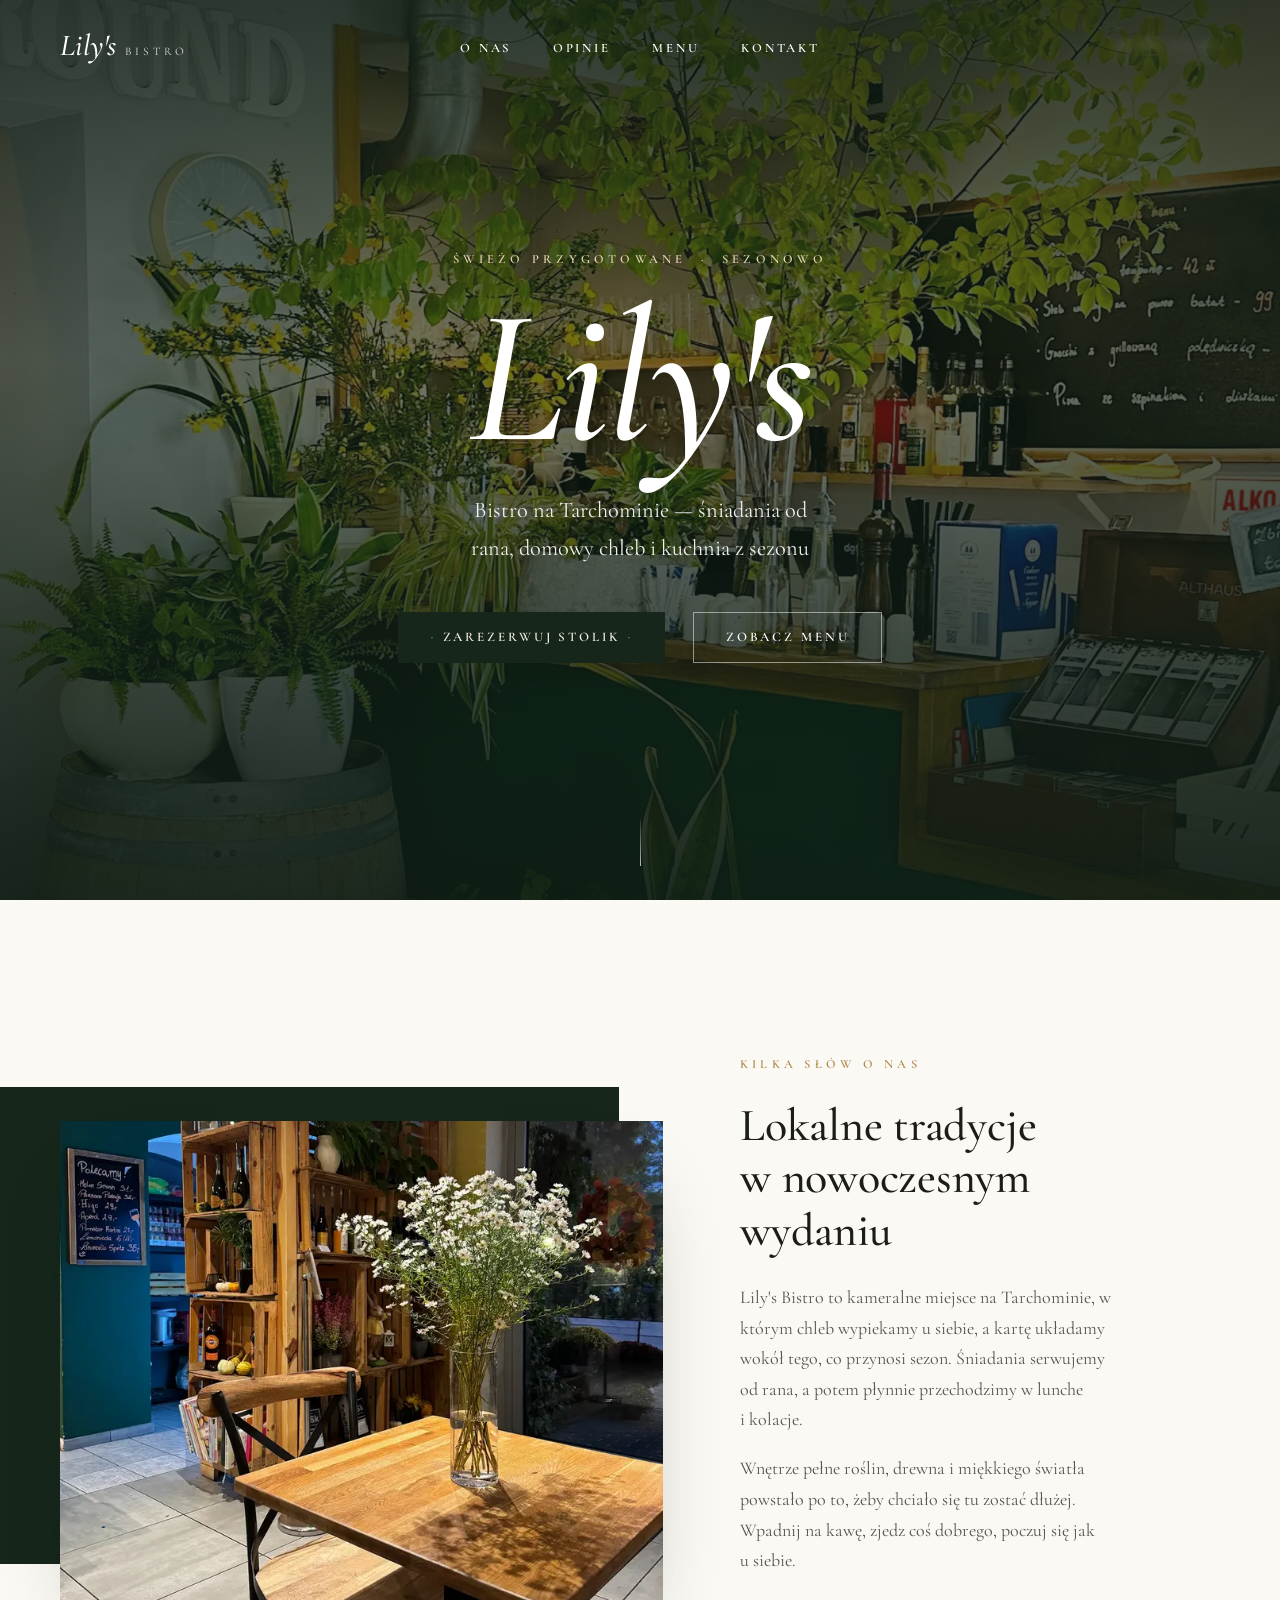
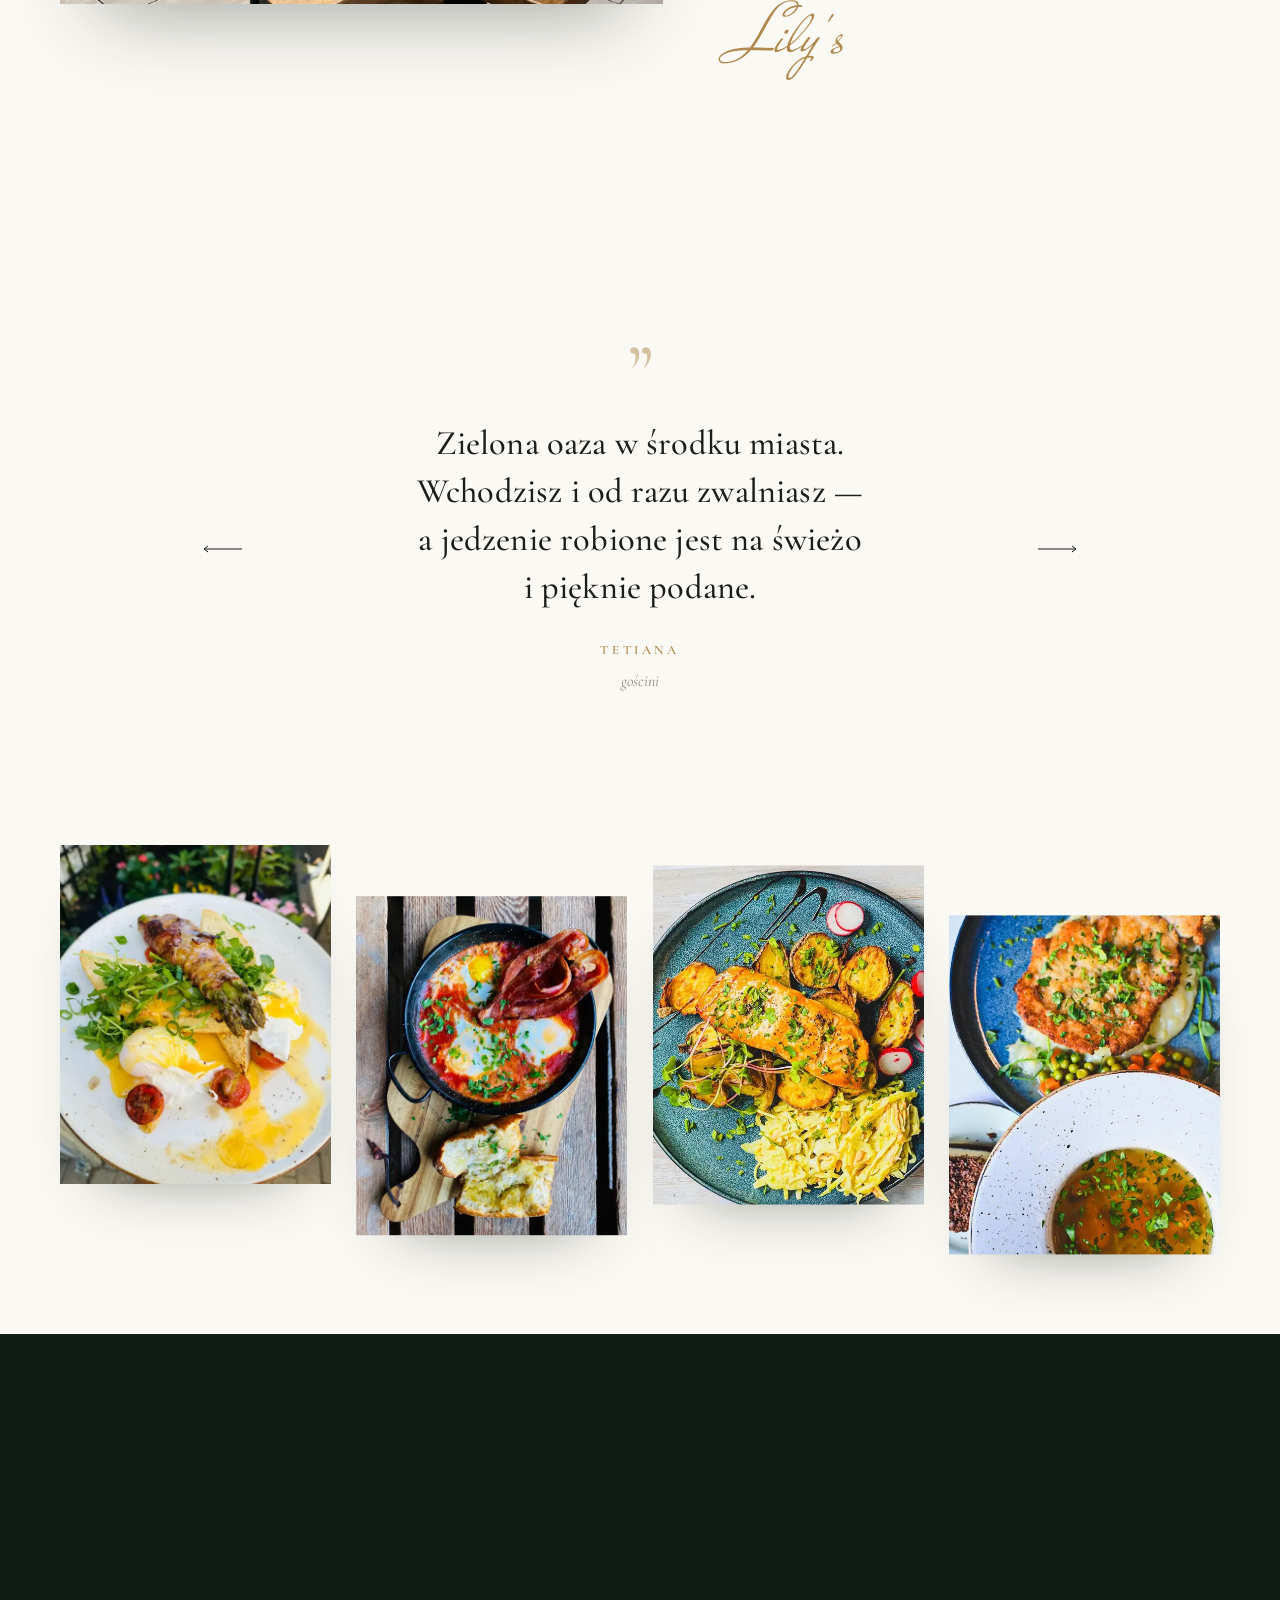
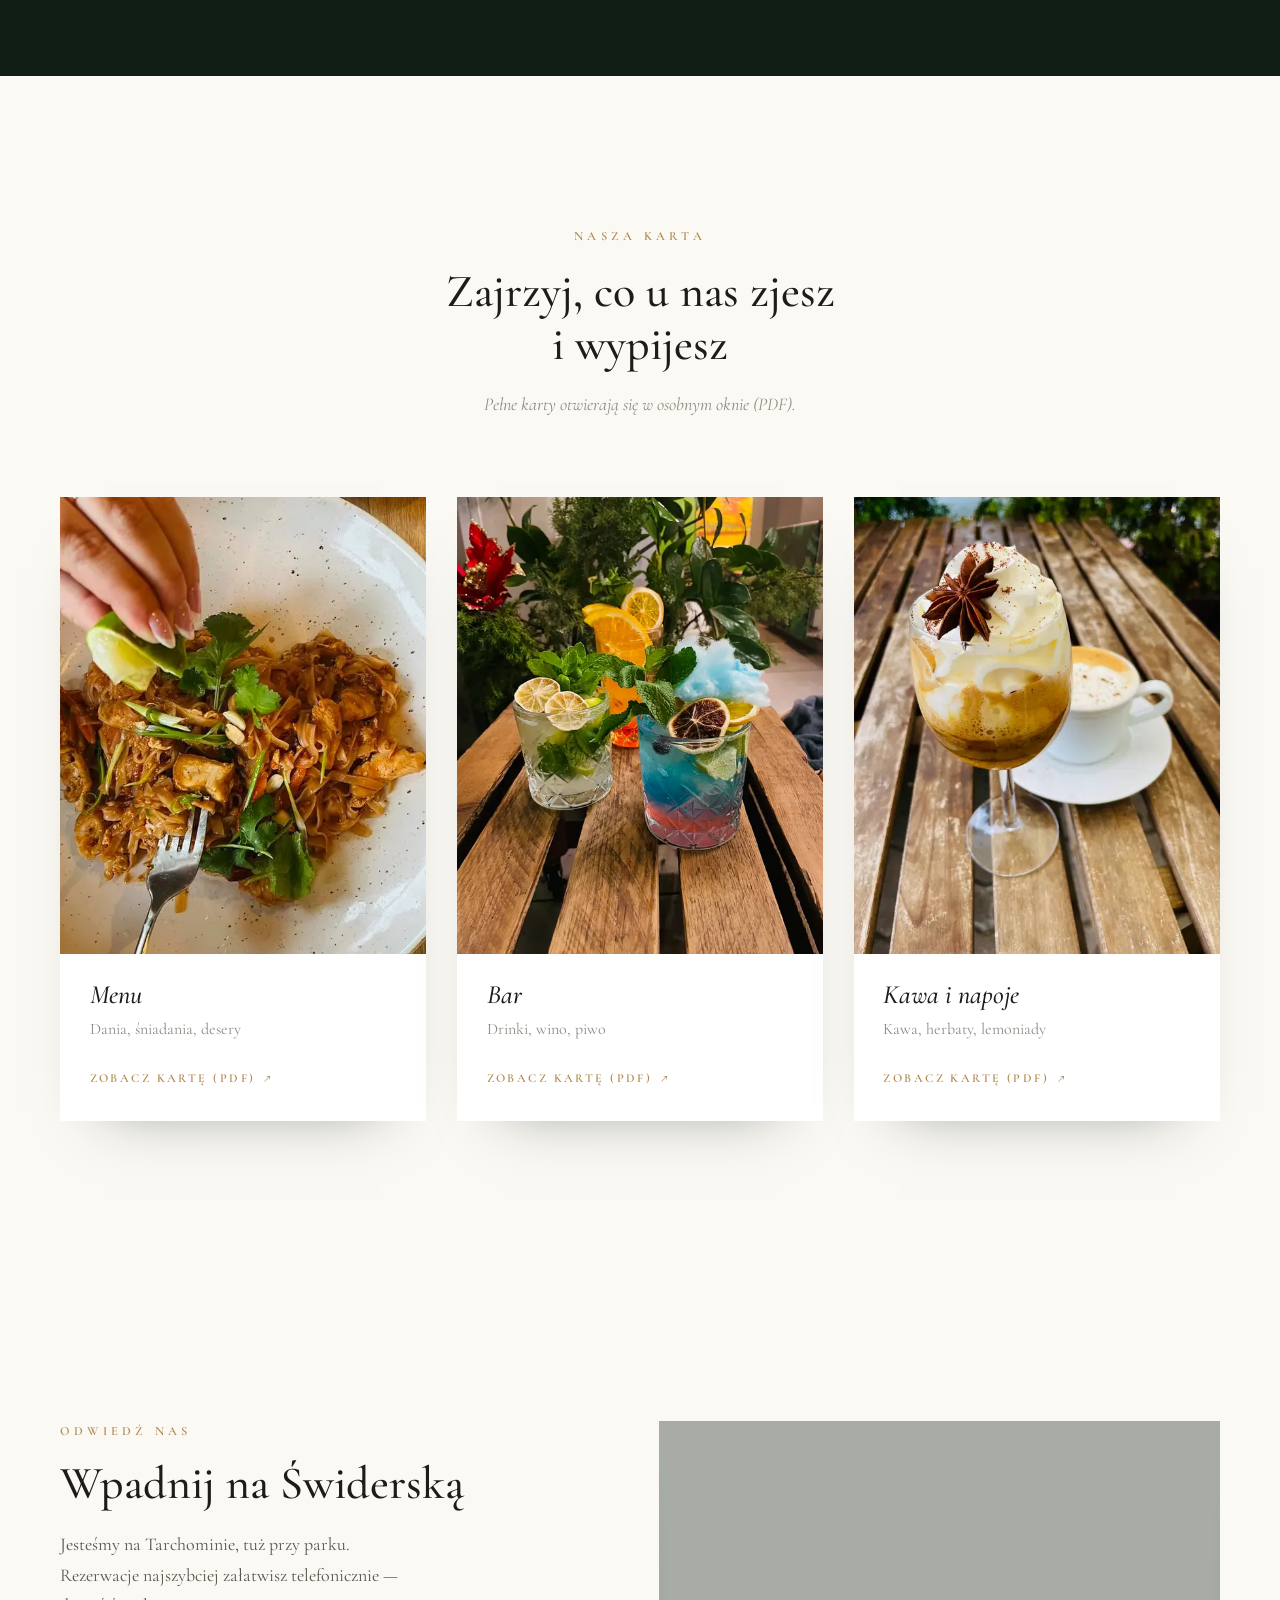
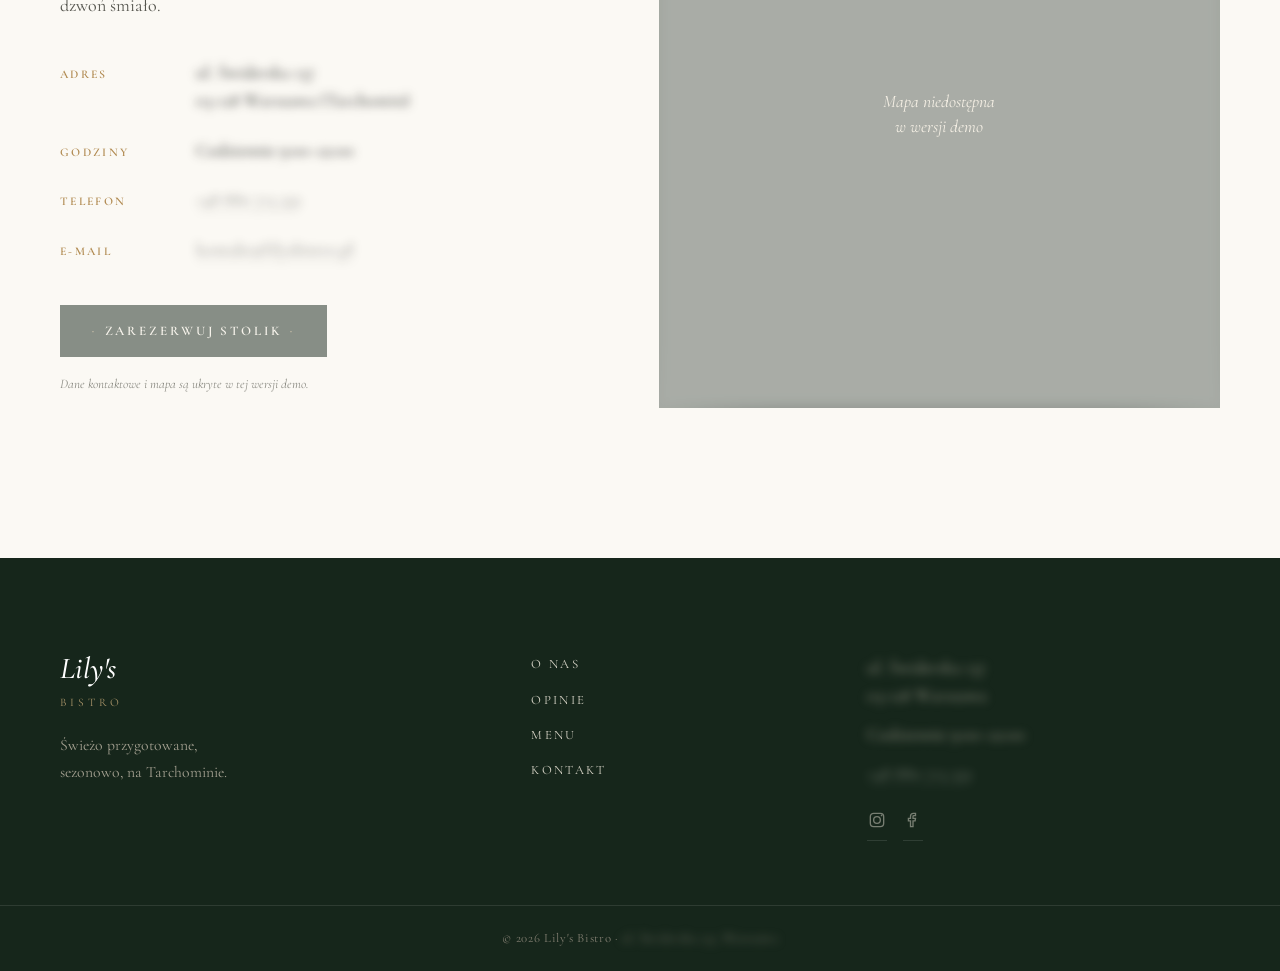
==== commit d4106ee3: "Tryb demo: ukryj dane kontaktowe i wyłącz powiązane przyciski Adres, godziny, telefon, e-mail (nagłó" ====
--- a/index.html
+++ b/index.html
@@ -36,7 +36,7 @@
     </nav>
 
     <div class="site-header__aside">
-      <a class="phone" href="tel:+48880713352">+48 880 713 352</a>
+      <a class="phone demo-blur is-demo-disabled" aria-disabled="true" title="Wyłączone w wersji demo">+48 880 713 352</a>
       <button class="burger" type="button" aria-label="Otwórz menu" aria-expanded="false" aria-controls="mobile-menu" data-burger>
         <span></span><span></span><span></span>
       </button>
@@ -53,7 +53,7 @@
       <li><a href="#kontakt">Kontakt</a></li>
     </ul>
   </nav>
-  <a class="phone phone--big" href="tel:+48880713352">+48 880 713 352</a>
+  <a class="phone phone--big demo-blur is-demo-disabled" aria-disabled="true" title="Wyłączone w wersji demo">+48 880 713 352</a>
 </div>
 
 <main id="tresc">
@@ -229,30 +229,32 @@
         <dl class="contact__list">
           <div>
             <dt>Adres</dt>
-            <dd>ul. Świderska 137<br>03-128 Warszawa (Tarchomin)</dd>
+            <dd><span class="demo-blur">ul. Świderska 137<br>03-128 Warszawa (Tarchomin)</span></dd>
           </div>
           <div>
             <dt>Godziny</dt>
-            <dd>Codziennie 9:00&ndash;22:00</dd>
+            <dd><span class="demo-blur">Codziennie 9:00&ndash;22:00</span></dd>
           </div>
           <div>
             <dt>Telefon</dt>
-            <dd><a href="tel:+48880713352">+48 880 713 352</a></dd>
+            <dd><a class="demo-blur is-demo-disabled" aria-disabled="true" title="Wyłączone w wersji demo">+48 880 713 352</a></dd>
           </div>
           <div>
             <dt>E-mail</dt>
-            <dd><a href="mailto:kontakt@lilysbistro.pl">kontakt@lilysbistro.pl</a></dd>
+            <dd><a class="demo-blur is-demo-disabled" aria-disabled="true" title="Wyłączone w wersji demo">kontakt@lilysbistro.pl</a></dd>
           </div>
         </dl>
 
-        <a class="btn btn--solid" href="tel:+48880713352"><span>Zarezerwuj stolik</span></a>
-      </div>
-
-      <div class="contact__map" data-reveal>
+        <a class="btn btn--solid is-demo-disabled" aria-disabled="true" title="Wyłączone w wersji demo"><span>Zarezerwuj stolik</span></a>
+        <p class="contact__demo-note">Dane kontaktowe i mapa są ukryte w&nbsp;tej wersji demo.</p>
+      </div>
+
+      <div class="contact__map contact__map--demo" data-reveal>
         <iframe
-          title="Mapa — Lily's Bistro, ul. Świderska 137, Warszawa"
+          title="Mapa — wyłączona w wersji demo"
           src="https://maps.google.com/maps?q=Lily%27s%20Bistro%2C%20%C5%9Awiderska%20137%2C%20Warszawa&t=&z=16&ie=UTF8&iwloc=&output=embed"
-          loading="lazy" referrerpolicy="no-referrer-when-downgrade"></iframe>
+          loading="lazy" referrerpolicy="no-referrer-when-downgrade" tabindex="-1" aria-hidden="true"></iframe>
+        <span class="contact__map-demo-badge">Mapa niedostępna<br>w wersji demo</span>
       </div>
     </div>
   </section>
@@ -275,21 +277,21 @@
     </nav>
 
     <div class="site-footer__meta">
-      <p>ul. Świderska 137<br>03-128 Warszawa</p>
-      <p>Codziennie 9:00&ndash;22:00</p>
-      <p><a href="tel:+48880713352">+48 880 713 352</a></p>
+      <p class="demo-blur">ul. Świderska 137<br>03-128 Warszawa</p>
+      <p class="demo-blur">Codziennie 9:00&ndash;22:00</p>
+      <p><a class="demo-blur is-demo-disabled" aria-disabled="true" title="Wyłączone w wersji demo">+48 880 713 352</a></p>
       <div class="site-footer__social">
-        <a href="https://www.instagram.com/lilysbistrowarszawa/" target="_blank" rel="noopener" aria-label="Instagram">
+        <a class="is-demo-disabled" aria-disabled="true" aria-label="Instagram" title="Wyłączone w wersji demo">
           <svg viewBox="0 0 24 24" width="20" height="20" aria-hidden="true"><path fill="none" stroke="currentColor" stroke-width="1.6" d="M4 8a4 4 0 0 1 4-4h8a4 4 0 0 1 4 4v8a4 4 0 0 1-4 4H8a4 4 0 0 1-4-4z"/><circle cx="12" cy="12" r="4" fill="none" stroke="currentColor" stroke-width="1.6"/><circle cx="17.5" cy="6.5" r="1" fill="currentColor"/></svg>
         </a>
-        <a href="https://www.facebook.com/lilysbistrowarszawa/" target="_blank" rel="noopener" aria-label="Facebook">
+        <a class="is-demo-disabled" aria-disabled="true" aria-label="Facebook" title="Wyłączone w wersji demo">
           <svg viewBox="0 0 24 24" width="20" height="20" aria-hidden="true"><path fill="none" stroke="currentColor" stroke-width="1.6" d="M15 4h-2.5A3.5 3.5 0 0 0 9 7.5V10H6.5v3H9v7h3v-7h2.5l.5-3H12V7.7c0-.6.4-.9 1-.9h2z"/></svg>
         </a>
       </div>
     </div>
   </div>
   <div class="site-footer__bottom">
-    <p>&copy; <span data-year>2026</span> Lily's Bistro · ul. Świderska 137, Warszawa</p>
+    <p>&copy; <span data-year>2026</span> Lily's Bistro · <span class="demo-blur">ul. Świderska 137, Warszawa</span></p>
   </div>
 </footer>
 
--- a/assets/css/style.css
+++ b/assets/css/style.css
@@ -978,3 +978,52 @@
 @media (prefers-reduced-motion: reduce) {
   html { scroll-behavior: auto; }
 }
+
+/* =========================================================
+   TRYB DEMO — ukrywa dane kontaktowe i wyłącza powiązane
+   przyciski/linki na potrzeby pokazu klientowi.
+   Usuń tę sekcję (i klasy demo-blur / is-demo-disabled /
+   contact__map--demo w index.html), gdy strona ma pójść live.
+   ========================================================= */
+
+.demo-blur {
+  filter: blur(5px);
+  user-select: none;
+}
+
+.is-demo-disabled {
+  cursor: not-allowed;
+  opacity: .5;
+}
+a.is-demo-disabled:hover,
+.btn.is-demo-disabled:hover,
+.contact__map--link.is-demo-disabled:hover { color: inherit; border-color: inherit; background: inherit; transform: none; }
+.btn--solid.is-demo-disabled:hover { background: var(--green); color: #f4efe4; }
+
+.contact__demo-note {
+  margin-top: 1rem;
+  font-size: .82rem;
+  font-style: italic;
+  color: var(--muted);
+}
+
+.contact__map--demo { position: relative; overflow: hidden; }
+.contact__map--demo iframe {
+  filter: blur(7px) saturate(.8);
+  pointer-events: none;
+}
+.contact__map-demo-badge {
+  position: absolute;
+  inset: 0;
+  display: flex;
+  align-items: center;
+  justify-content: center;
+  text-align: center;
+  padding: 2rem;
+  background: rgba(15, 29, 21, .35);
+  color: #f4efe4;
+  font-family: var(--serif);
+  font-style: italic;
+  font-size: 1.1rem;
+  line-height: 1.4;
+}
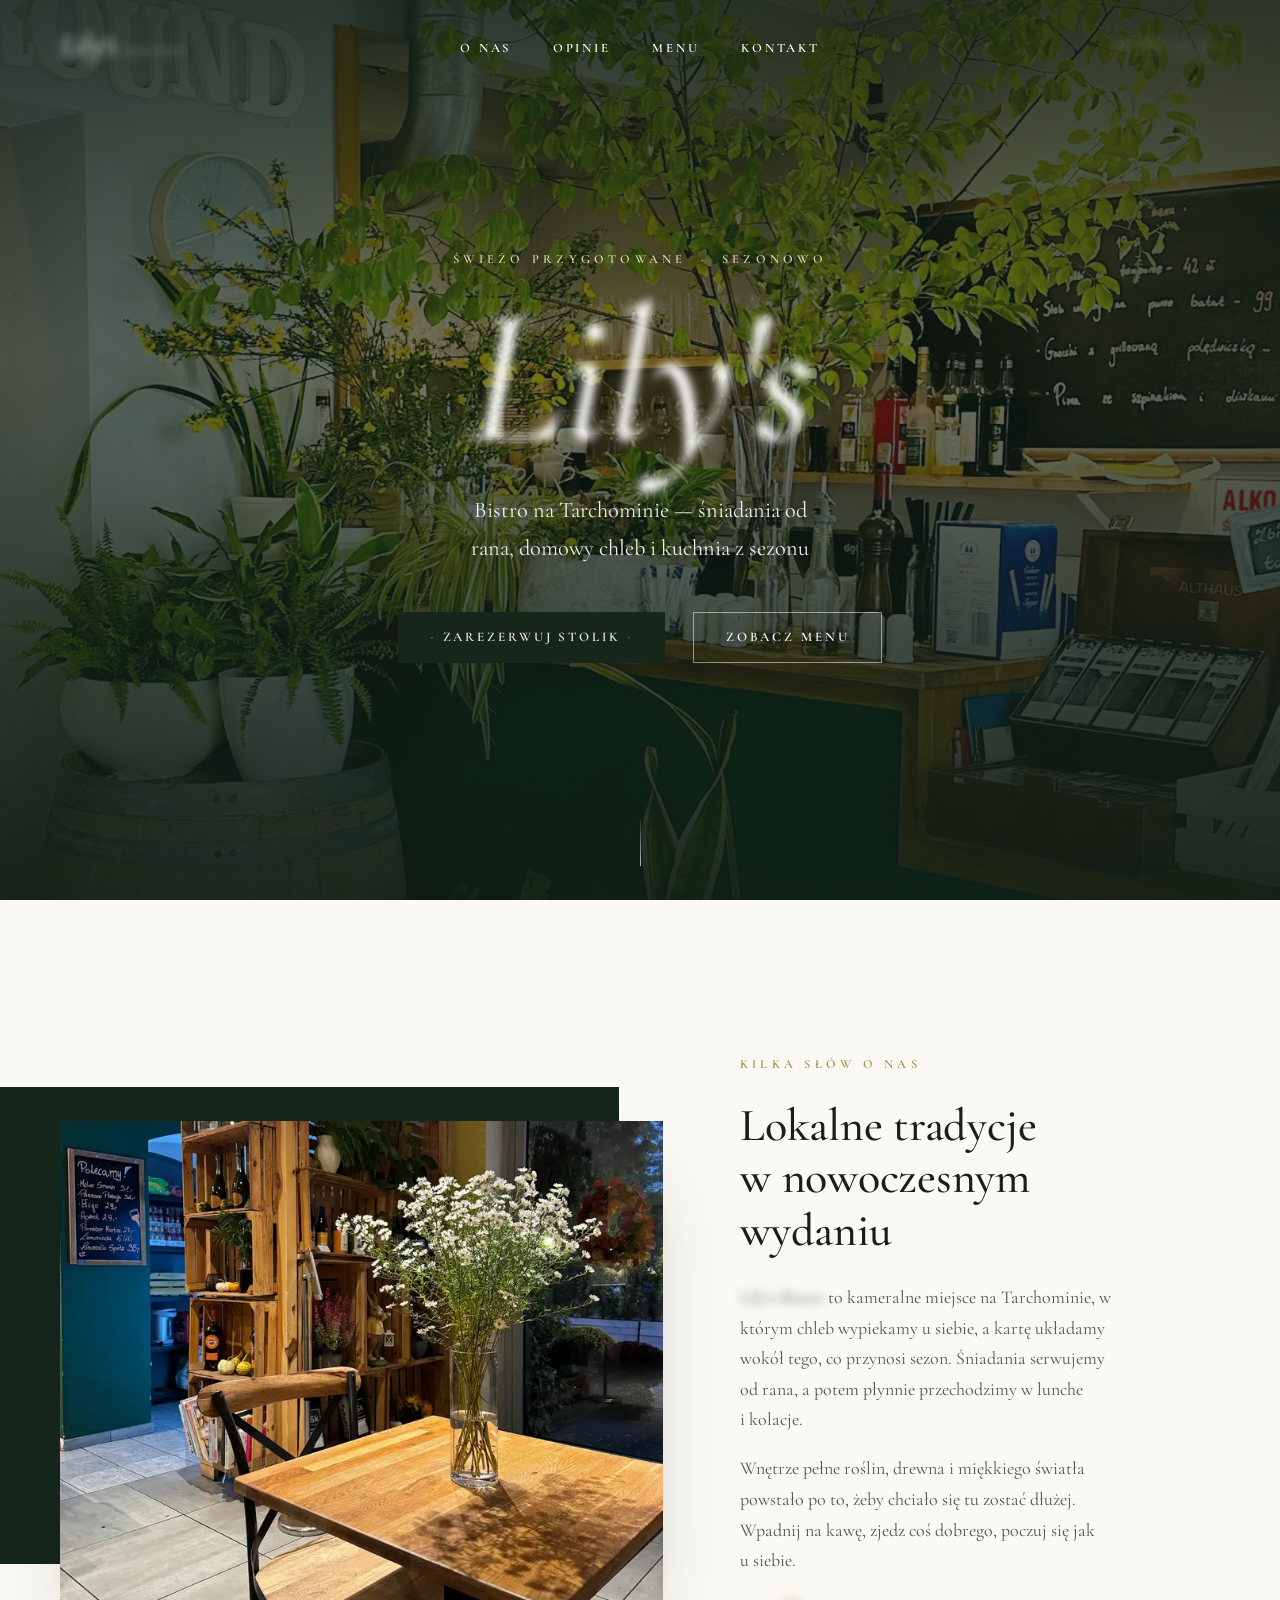
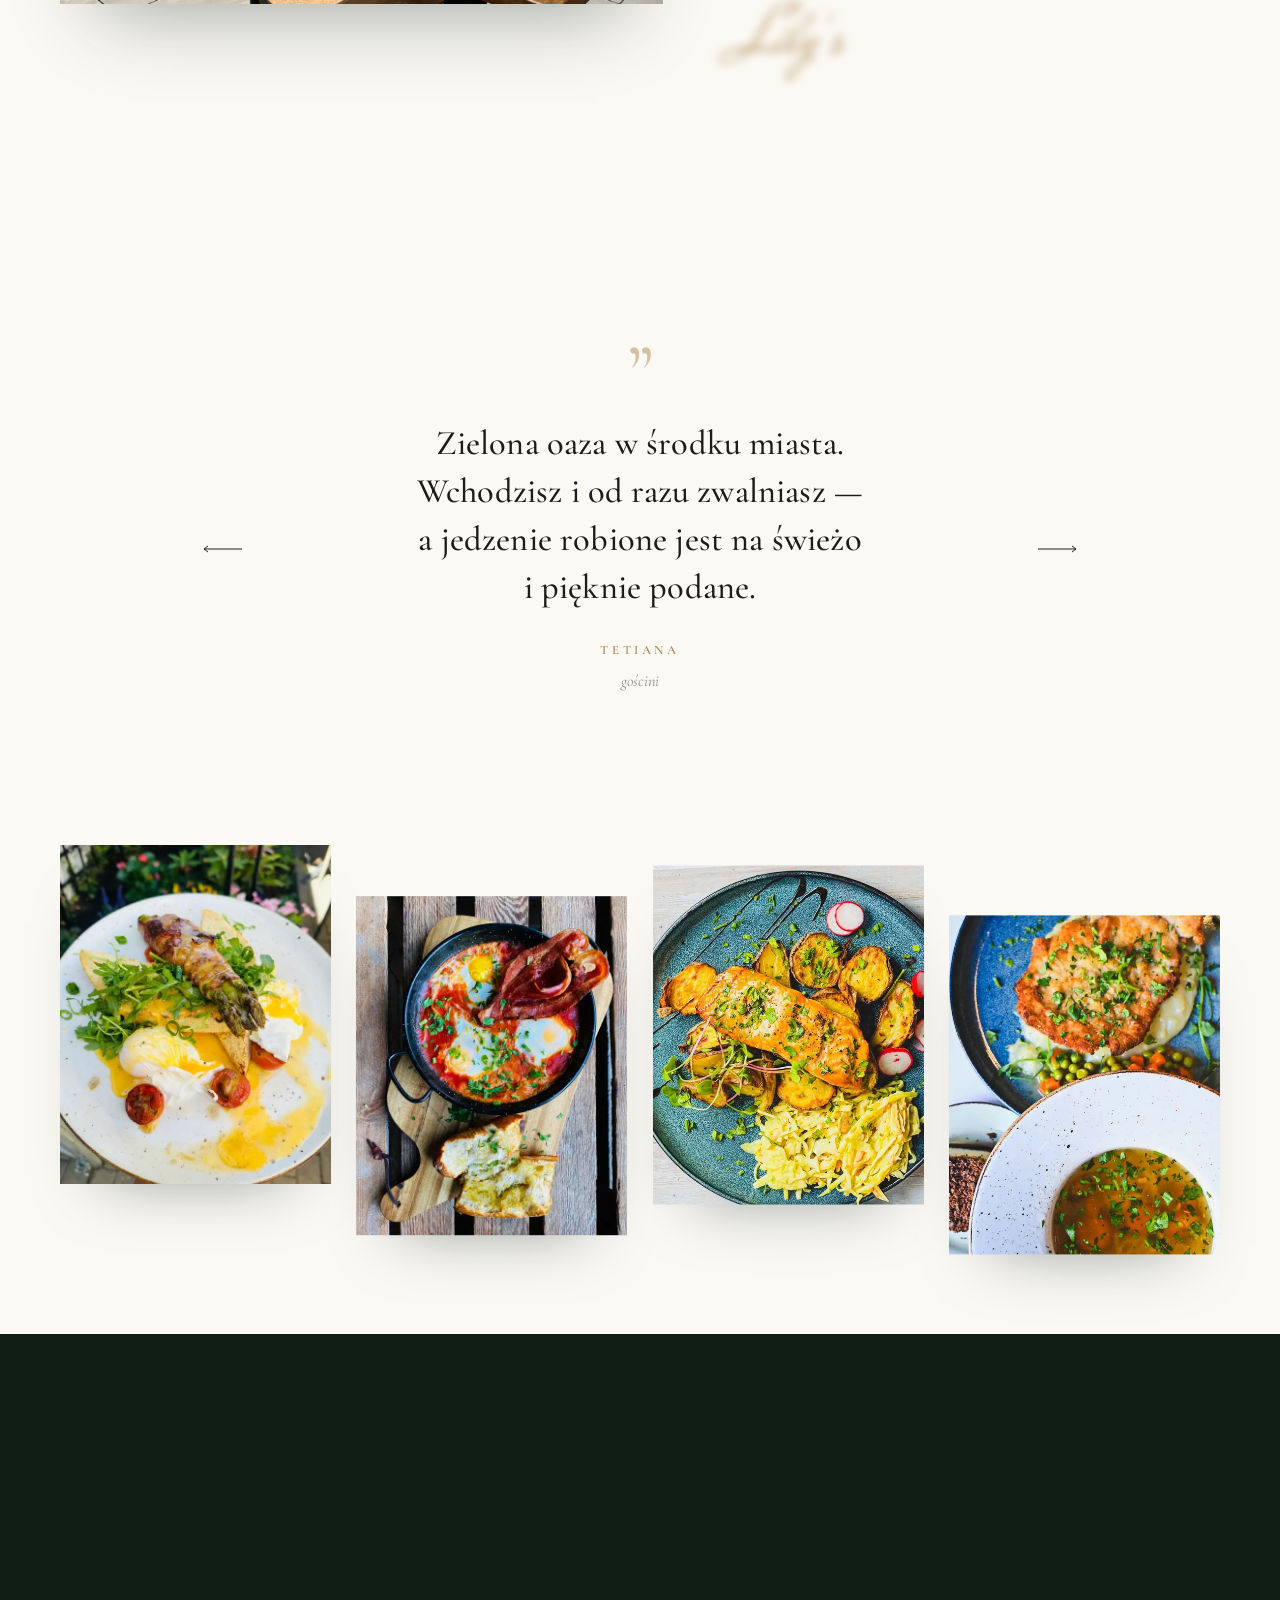
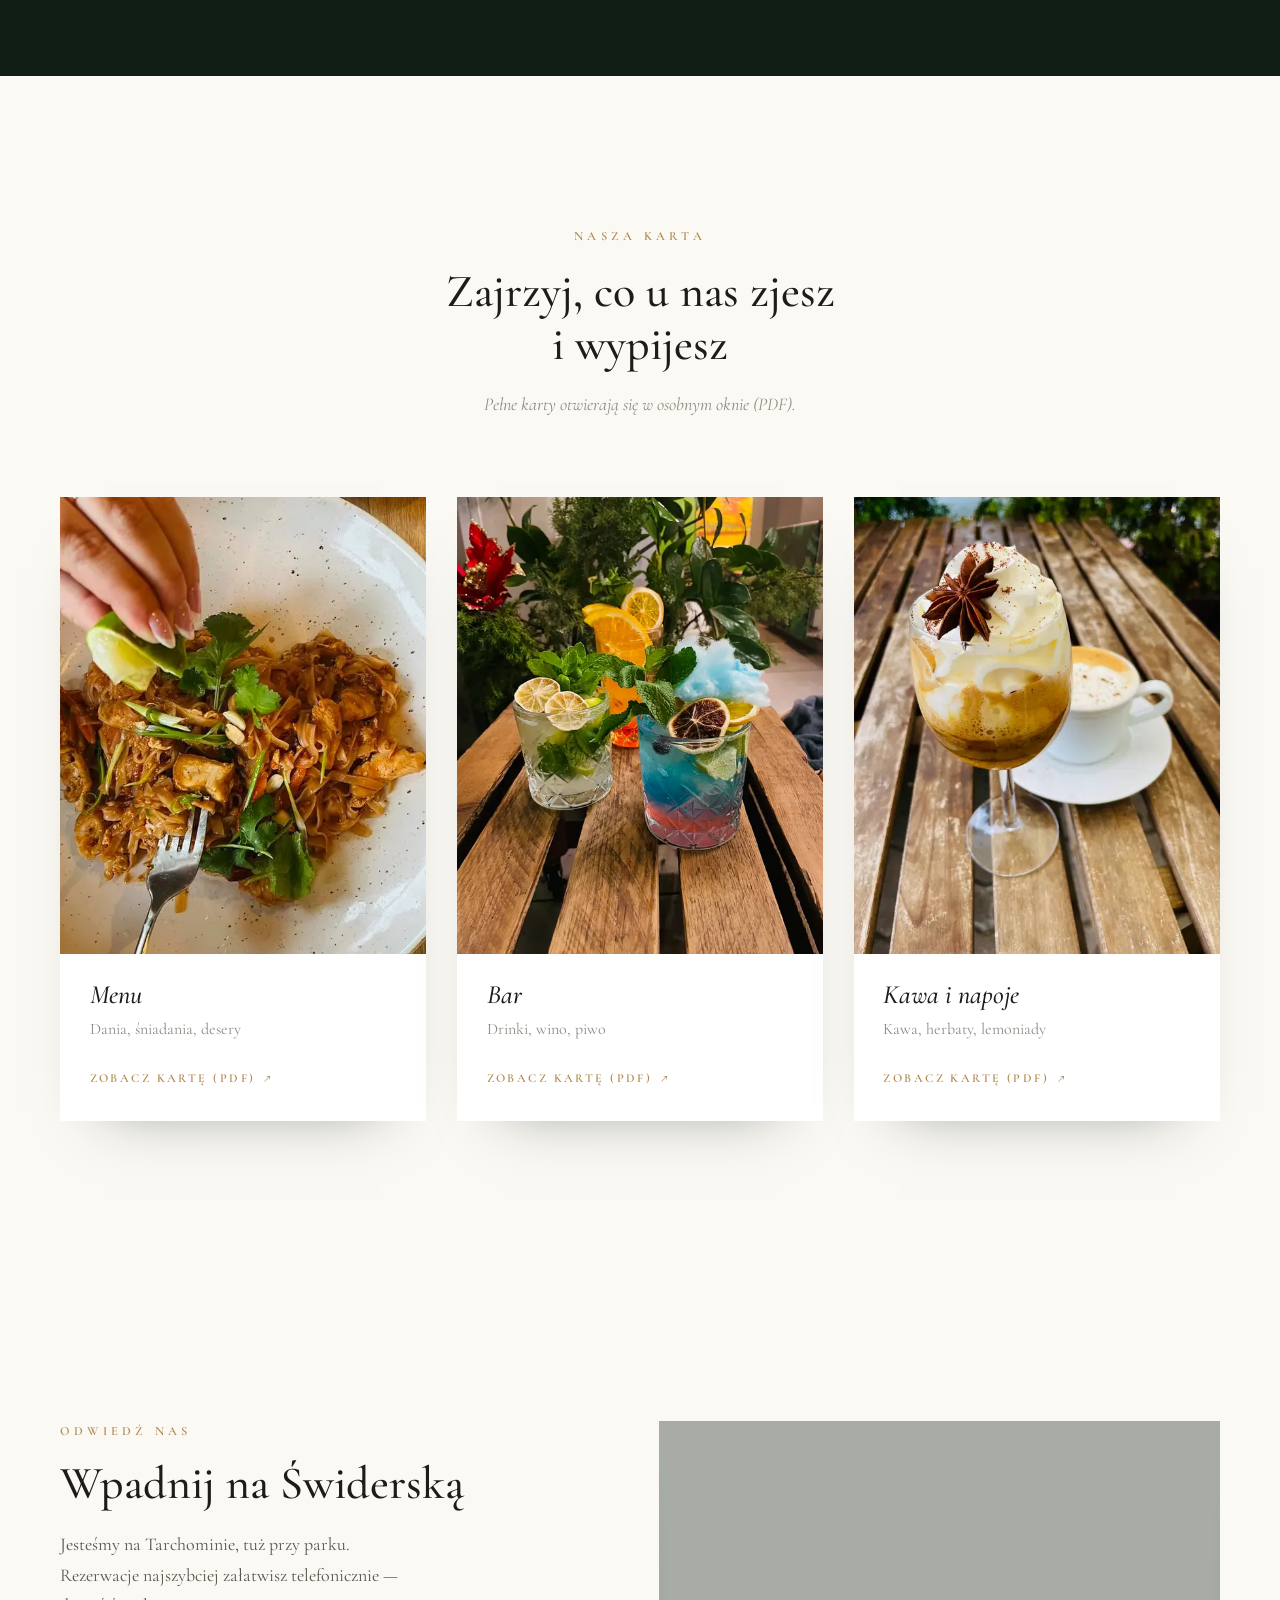
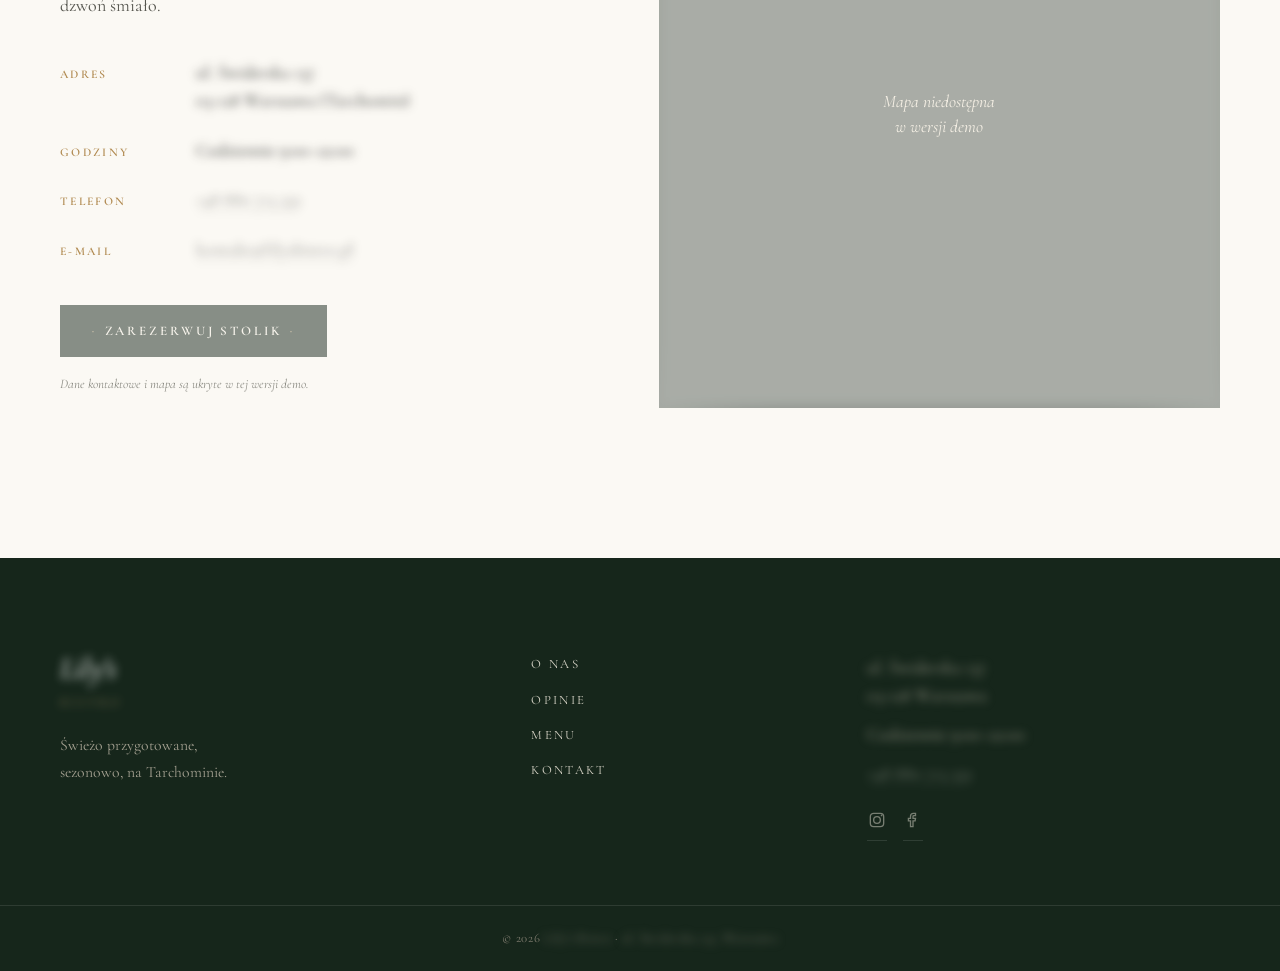
==== commit 2f6c6418: "Zamaż nazwę restauracji do wersji portfolio Wszystkie widoczne wystąpienia nazwy (nagłówek, hero, se" ====
--- a/index.html
+++ b/index.html
@@ -3,8 +3,8 @@
 <head>
 <meta charset="UTF-8">
 <meta name="viewport" content="width=device-width, initial-scale=1">
-<title>Lily's Bistro — Tarchomin, Warszawa</title>
-<meta name="description" content="Lily's Bistro na Tarchominie — pierogi, śniadania i kuchnia z sezonu w przytulnym, zielonym wnętrzu. ul. Świderska 137, Warszawa. Codziennie 9:00–22:00.">
+<title>Strona Restauracji</title>
+<meta name="description" content="Jednostronicowa strona restauracji — hero, o nas, opinie, menu i kontakt. Projekt portfolio.">
 
 <link rel="icon" href="data:image/svg+xml,%3Csvg xmlns='http://www.w3.org/2000/svg' viewBox='0 0 32 32'%3E%3Crect width='32' height='32' fill='%2316261b'/%3E%3Cpath d='M16 6l4 10-4 10-4-10z' fill='%23b0894f'/%3E%3C/svg%3E">
 
@@ -22,8 +22,8 @@
 <header class="site-header" data-header>
   <div class="site-header__bar">
     <a class="brand" href="#top">
-      <span class="brand__name">Lily's</span>
-      <span class="brand__sub">Bistro</span>
+      <span class="brand__name demo-blur">Lily's</span>
+      <span class="brand__sub demo-blur">Bistro</span>
     </a>
 
     <nav class="nav" aria-label="Menu główne">
@@ -61,12 +61,12 @@
   <section class="hero" aria-label="Wprowadzenie">
     <picture class="hero__media">
       <source type="image/webp" srcset="assets/img/hero-760.webp 760w, assets/img/hero-1200.webp 1200w, assets/img/hero.webp 1920w" sizes="100vw">
-      <img src="assets/img/hero.jpg" alt="Wnętrze Lily's Bistro — zielona ściana baru, drewno i mnóstwo roślin" width="1920" height="1280" fetchpriority="high" decoding="async">
+      <img src="assets/img/hero.jpg" alt="Wnętrze restauracji — zielona ściana baru, drewno i mnóstwo roślin" width="1920" height="1280" fetchpriority="high" decoding="async">
     </picture>
 
     <div class="hero__inner">
       <p class="overline hero__overline">Świeżo przygotowane<span class="overline__tail"> &nbsp;·&nbsp; sezonowo</span></p>
-      <h1 class="hero__title"><span class="hero__word">Lily's</span></h1>
+      <h1 class="hero__title"><span class="hero__word demo-blur">Lily's</span></h1>
       <p class="hero__sub">Bistro na Tarchominie — śniadania od rana, domowy chleb i&nbsp;kuchnia z&nbsp;sezonu</p>
       <div class="hero__cta">
         <a class="btn btn--solid" href="#kontakt"><span>Zarezerwuj stolik</span></a>
@@ -85,7 +85,7 @@
         <span class="about__block" aria-hidden="true"></span>
         <picture>
           <source type="image/webp" srcset="assets/img/about-760.webp 760w, assets/img/about.webp 1200w" sizes="(max-width: 900px) 90vw, 50vw">
-          <img src="assets/img/about.jpg" alt="Stolik przy oknie w Lily's Bistro — bukiet polnych kwiatów, drewniana półka z butelkami i zielona ściana" width="1200" height="960" loading="lazy" decoding="async">
+          <img src="assets/img/about.jpg" alt="Stolik przy oknie — bukiet polnych kwiatów, drewniana półka z butelkami i zielona ściana" width="1200" height="960" loading="lazy" decoding="async">
         </picture>
       </div>
 
@@ -93,7 +93,7 @@
         <p class="overline">Kilka słów o nas</p>
         <h2 class="about__title">Lokalne tradycje w&nbsp;nowoczesnym wydaniu</h2>
         <p>
-          Lily's Bistro to kameralne miejsce na Tarchominie, w którym chleb wypiekamy
+          <span class="demo-blur">Lily's Bistro</span> to kameralne miejsce na Tarchominie, w którym chleb wypiekamy
           u&nbsp;siebie, a kartę układamy wokół tego, co przynosi sezon. Śniadania
           serwujemy od rana, a potem płynnie przechodzimy w lunche i&nbsp;kolacje.
         </p>
@@ -101,7 +101,7 @@
           Wnętrze pełne roślin, drewna i miękkiego światła powstało po to, żeby chciało
           się tu zostać dłużej. Wpadnij na kawę, zjedz coś dobrego, poczuj się jak u&nbsp;siebie.
         </p>
-        <p class="about__signature" aria-hidden="true">Lily's</p>
+        <p class="about__signature demo-blur" aria-hidden="true">Lily's</p>
       </div>
     </div>
   </section>
@@ -118,7 +118,7 @@
       </button>
 
       <div class="quotes__track">
-        <!-- TODO: podmienić na prawdziwe opinie z profilu Google Lily's Bistro -->
+        <!-- TODO: podmienić na prawdziwe opinie z profilu Google restauracji -->
         <blockquote class="quote is-active">
           <p class="quote__text">Zielona oaza w środku miasta. Wchodzisz i&nbsp;od&nbsp;razu zwalniasz — a&nbsp;jedzenie robione jest na świeżo i&nbsp;pięknie podane.</p>
           <footer class="quote__by"><span class="quote__name">Tetiana</span><span class="quote__role">gościni</span></footer>
@@ -176,7 +176,7 @@
         <span class="menu-card__media">
           <picture>
             <source type="image/webp" srcset="assets/img/menu/dania-520.webp 520w, assets/img/menu/dania.webp 820w" sizes="(max-width: 820px) 42vw, 30vw">
-            <img src="assets/img/menu/dania.jpg" alt="Makaron z kurczakiem i limonką — danie z karty Lily's Bistro" width="820" height="1025" loading="lazy" decoding="async">
+            <img src="assets/img/menu/dania.jpg" alt="Makaron z kurczakiem i limonką — danie z karty menu" width="820" height="1025" loading="lazy" decoding="async">
           </picture>
         </span>
         <span class="menu-card__body">
@@ -252,7 +252,7 @@
       <div class="contact__map contact__map--demo" data-reveal>
         <iframe
           title="Mapa — wyłączona w wersji demo"
-          src="https://maps.google.com/maps?q=Lily%27s%20Bistro%2C%20%C5%9Awiderska%20137%2C%20Warszawa&t=&z=16&ie=UTF8&iwloc=&output=embed"
+          src="https://maps.google.com/maps?q=Warszawa&t=&z=12&ie=UTF8&iwloc=&output=embed"
           loading="lazy" referrerpolicy="no-referrer-when-downgrade" tabindex="-1" aria-hidden="true"></iframe>
         <span class="contact__map-demo-badge">Mapa niedostępna<br>w wersji demo</span>
       </div>
@@ -264,8 +264,8 @@
 <footer class="site-footer">
   <div class="site-footer__inner">
     <div class="site-footer__brand">
-      <span class="brand__name">Lily's</span>
-      <span class="brand__sub">Bistro</span>
+      <span class="brand__name demo-blur">Lily's</span>
+      <span class="brand__sub demo-blur">Bistro</span>
       <p>Świeżo przygotowane, sezonowo, na Tarchominie.</p>
     </div>
 
@@ -291,7 +291,7 @@
     </div>
   </div>
   <div class="site-footer__bottom">
-    <p>&copy; <span data-year>2026</span> Lily's Bistro · <span class="demo-blur">ul. Świderska 137, Warszawa</span></p>
+    <p>&copy; <span data-year>2026</span> <span class="demo-blur">Lily's Bistro</span> · <span class="demo-blur">ul. Świderska 137, Warszawa</span></p>
   </div>
 </footer>
 
--- a/assets/css/style.css
+++ b/assets/css/style.css
@@ -1,5 +1,5 @@
 /* =========================================================
-   Lily's Bistro — style
+   Restauracja — style
    Sekcja 1: header + hero
    ========================================================= */
 
